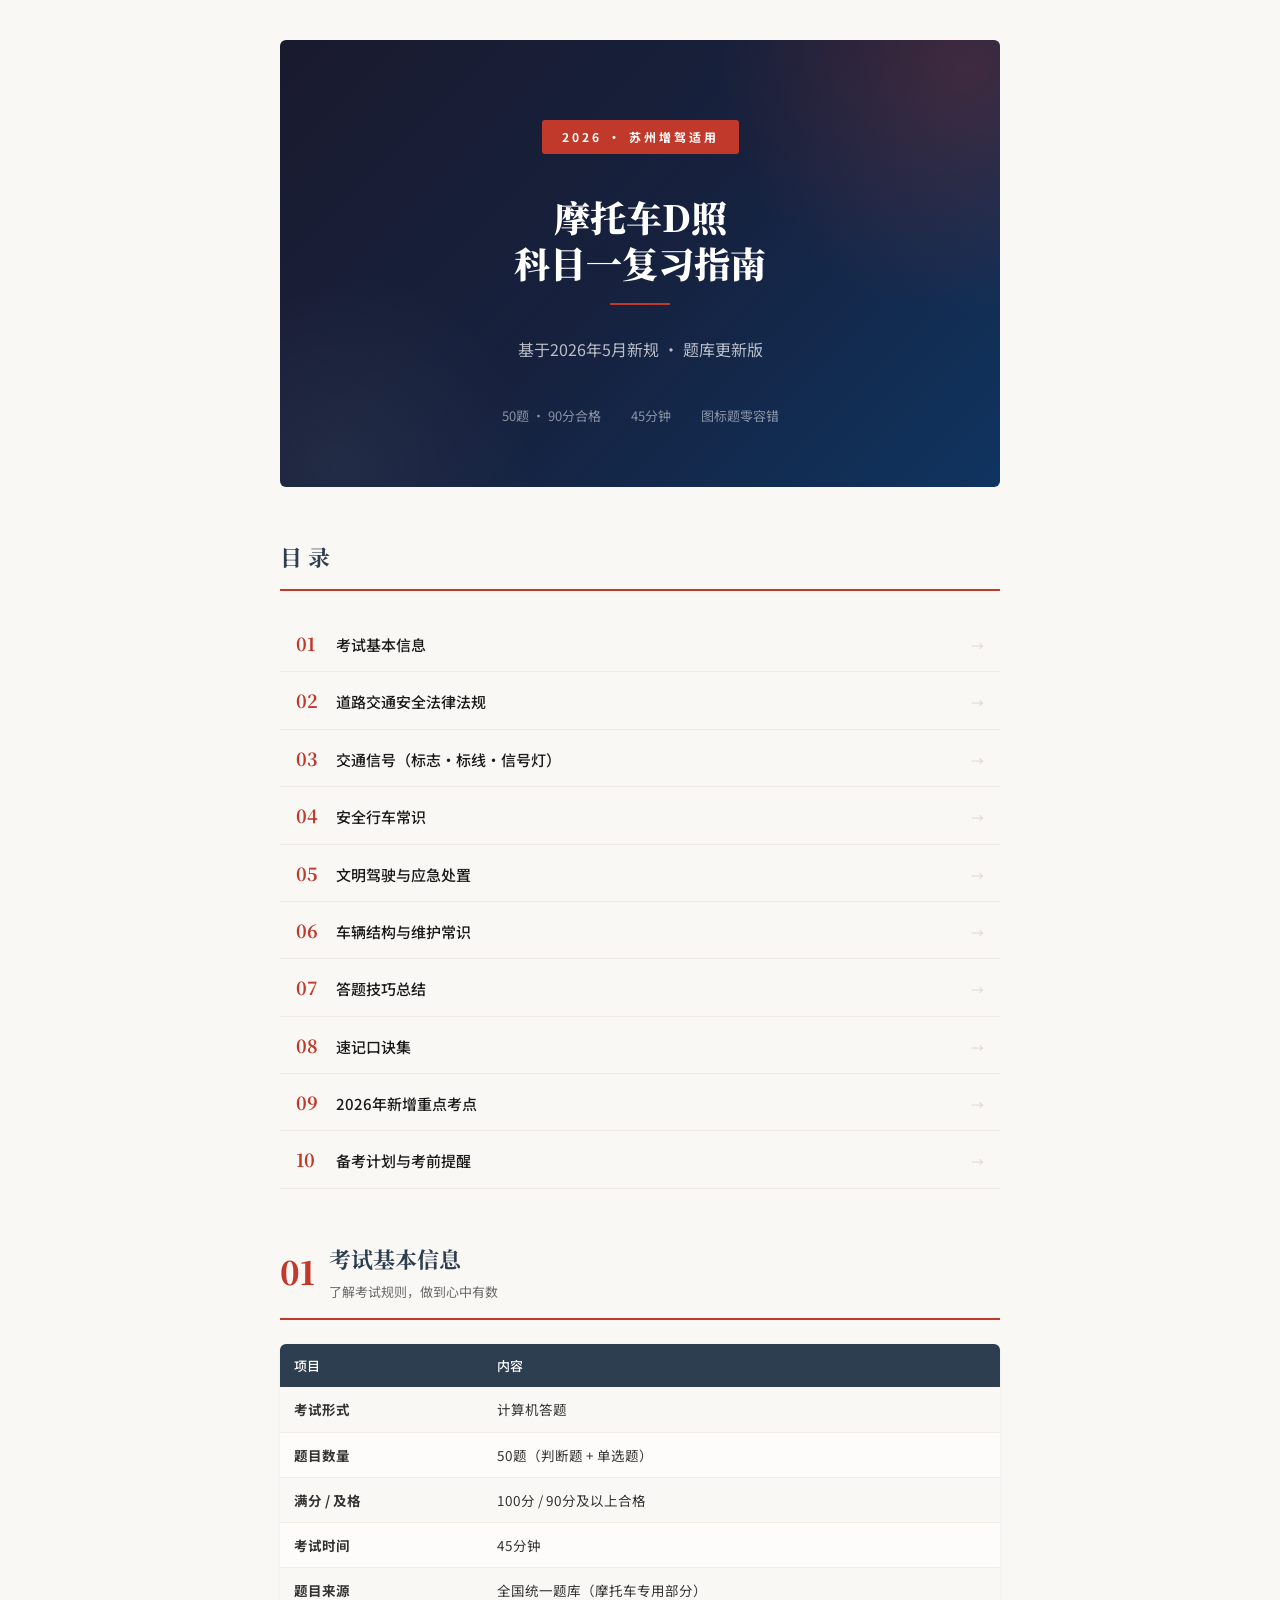
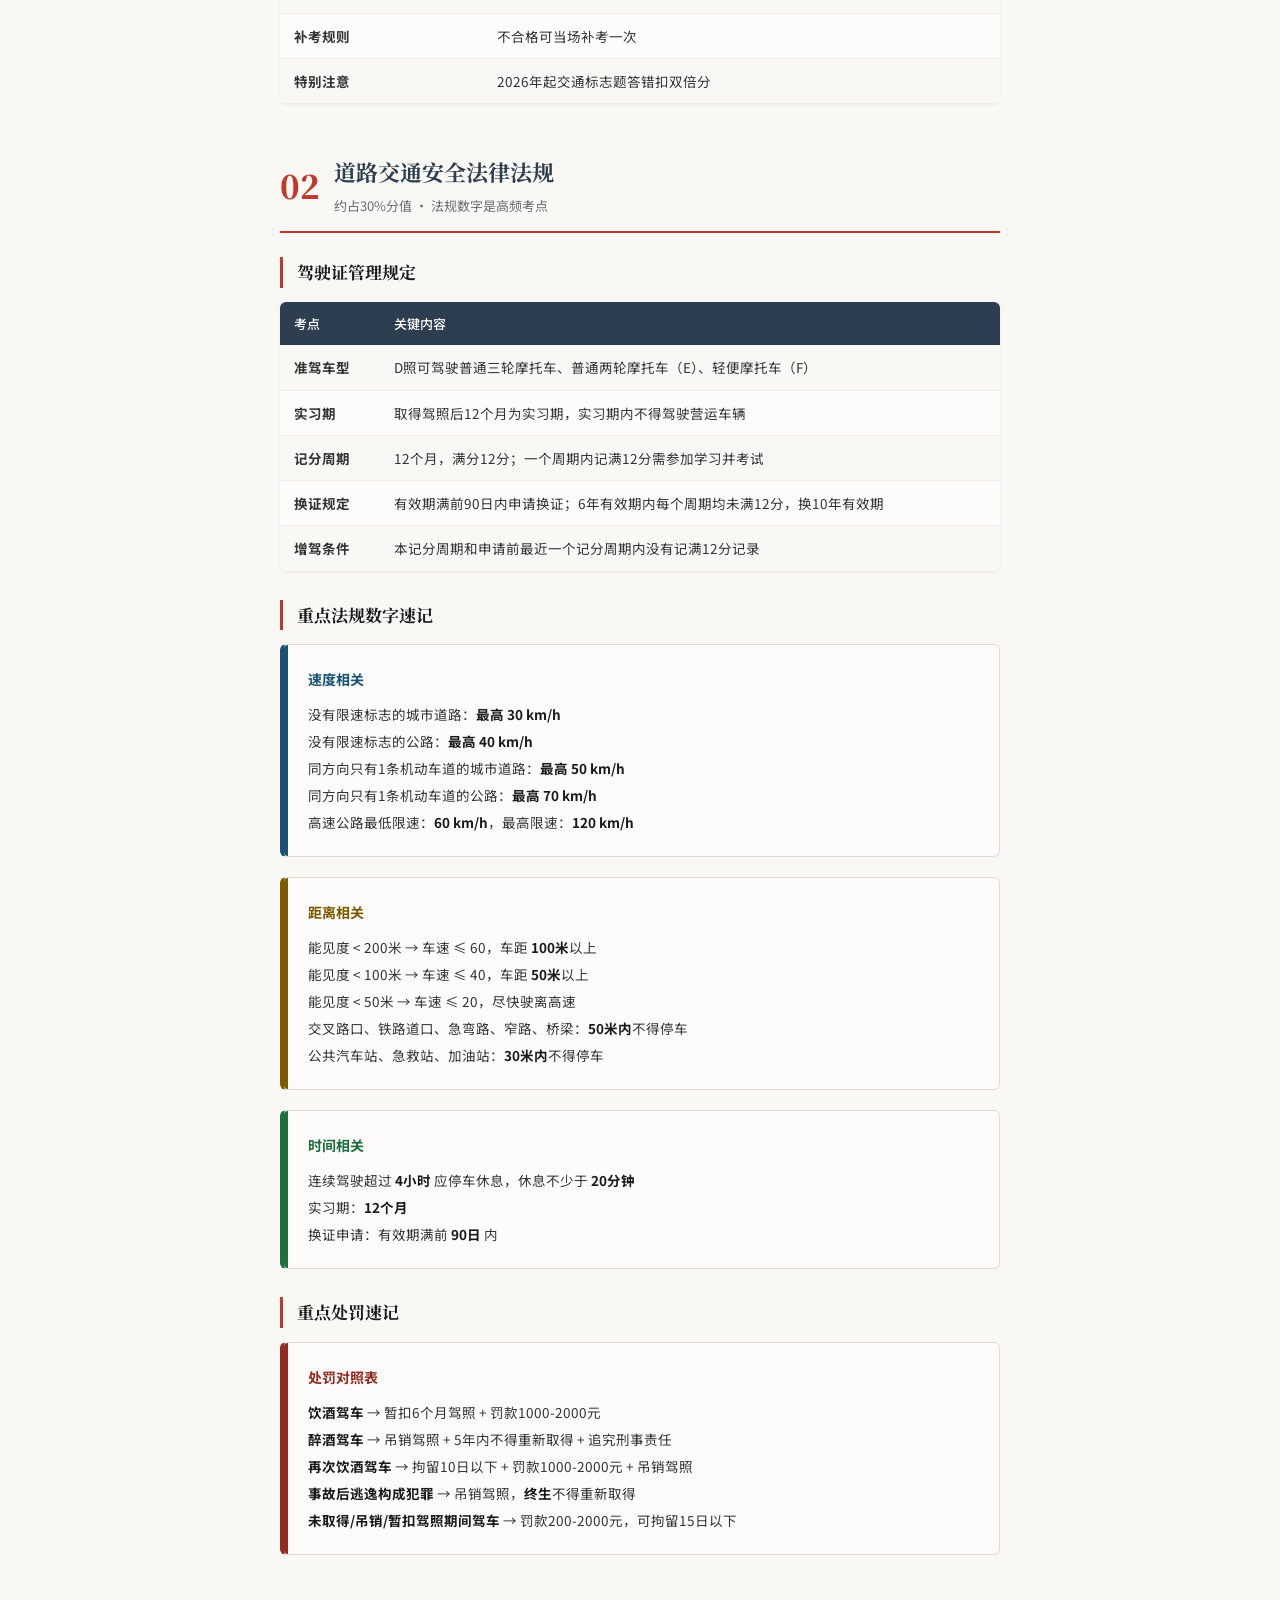
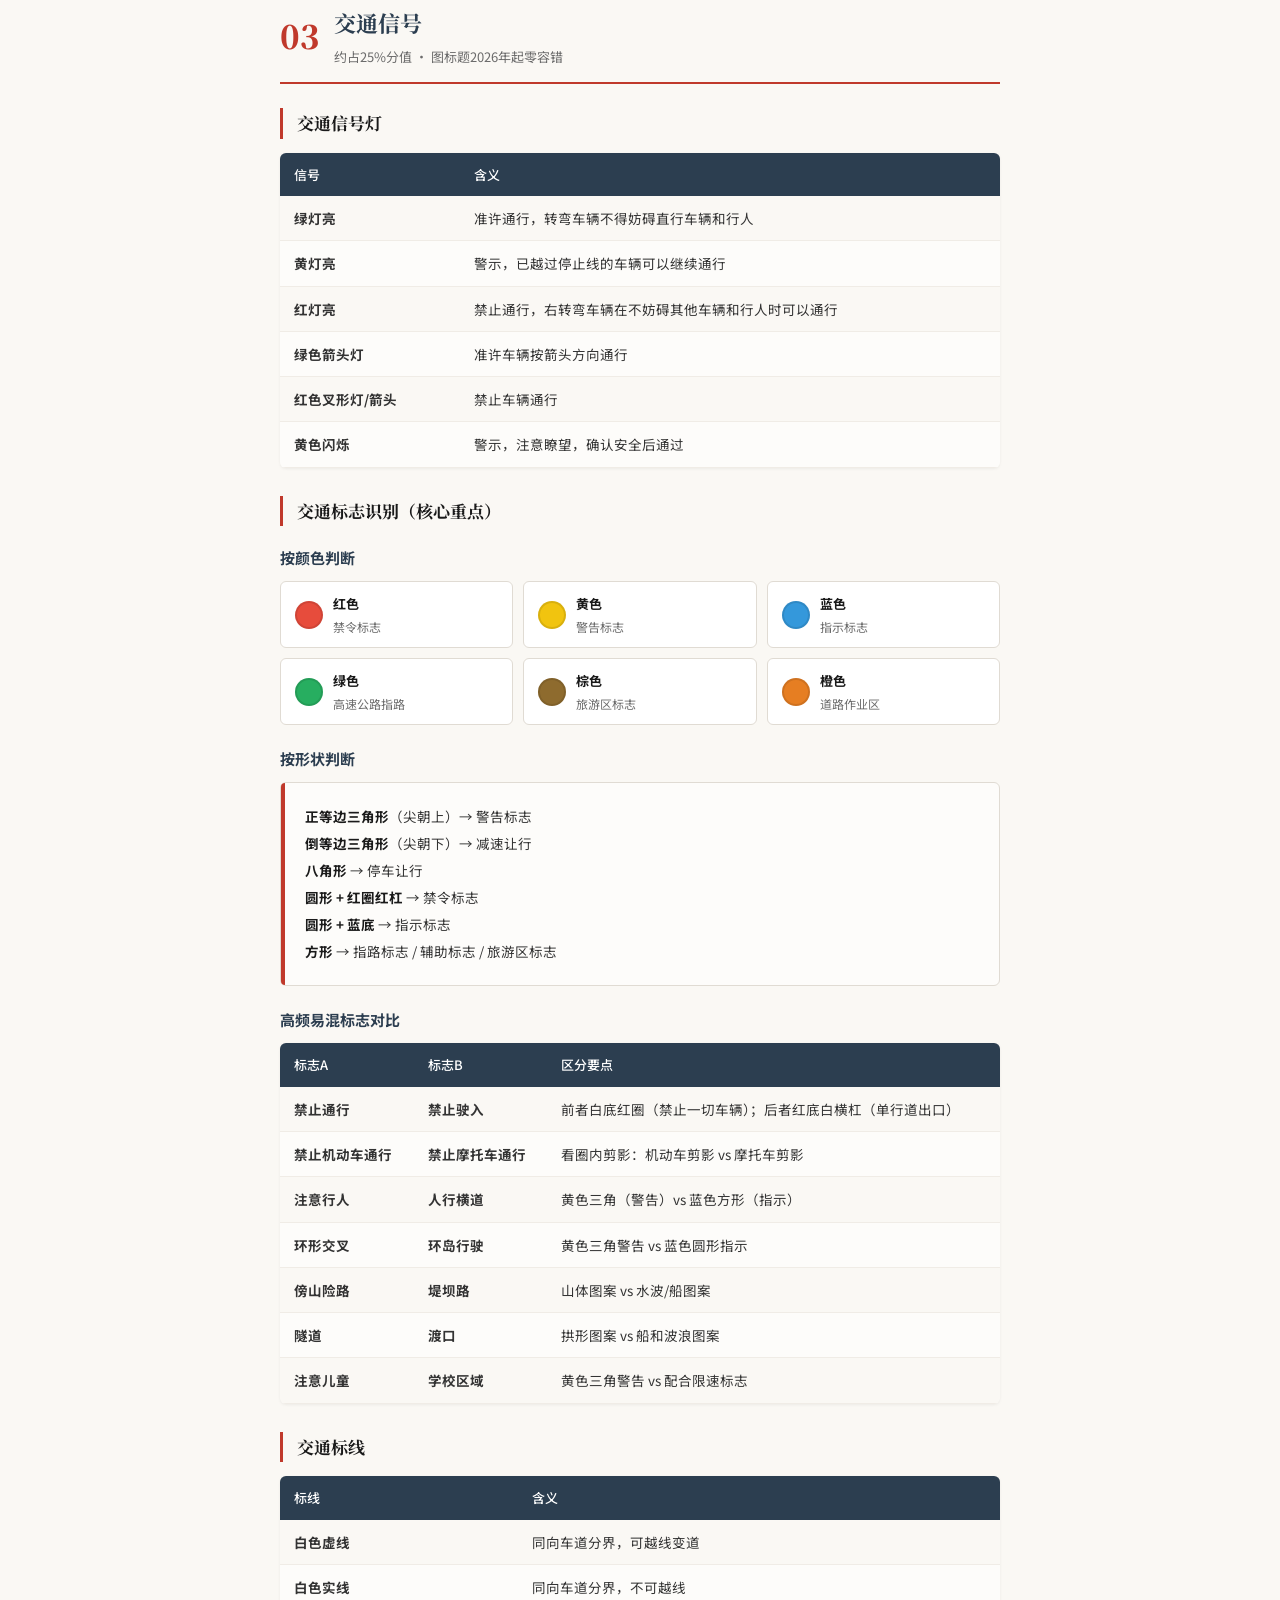
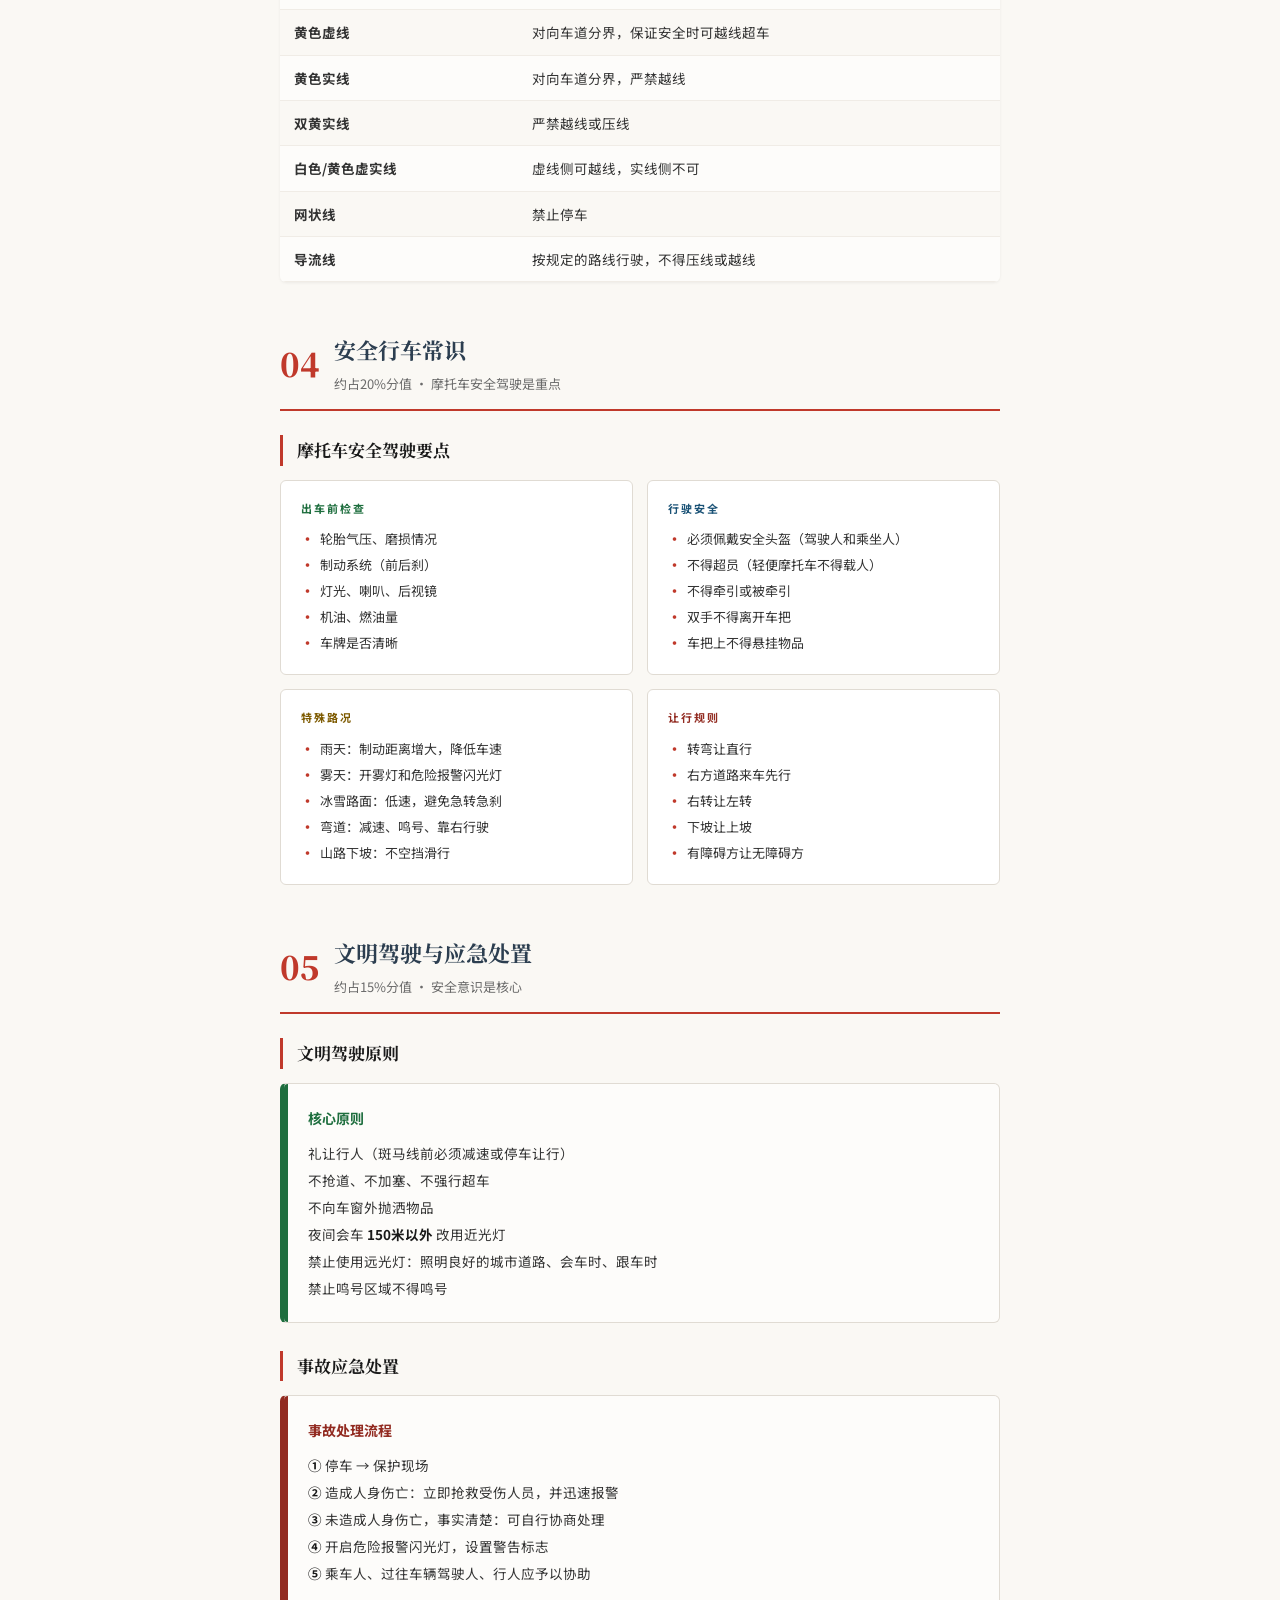
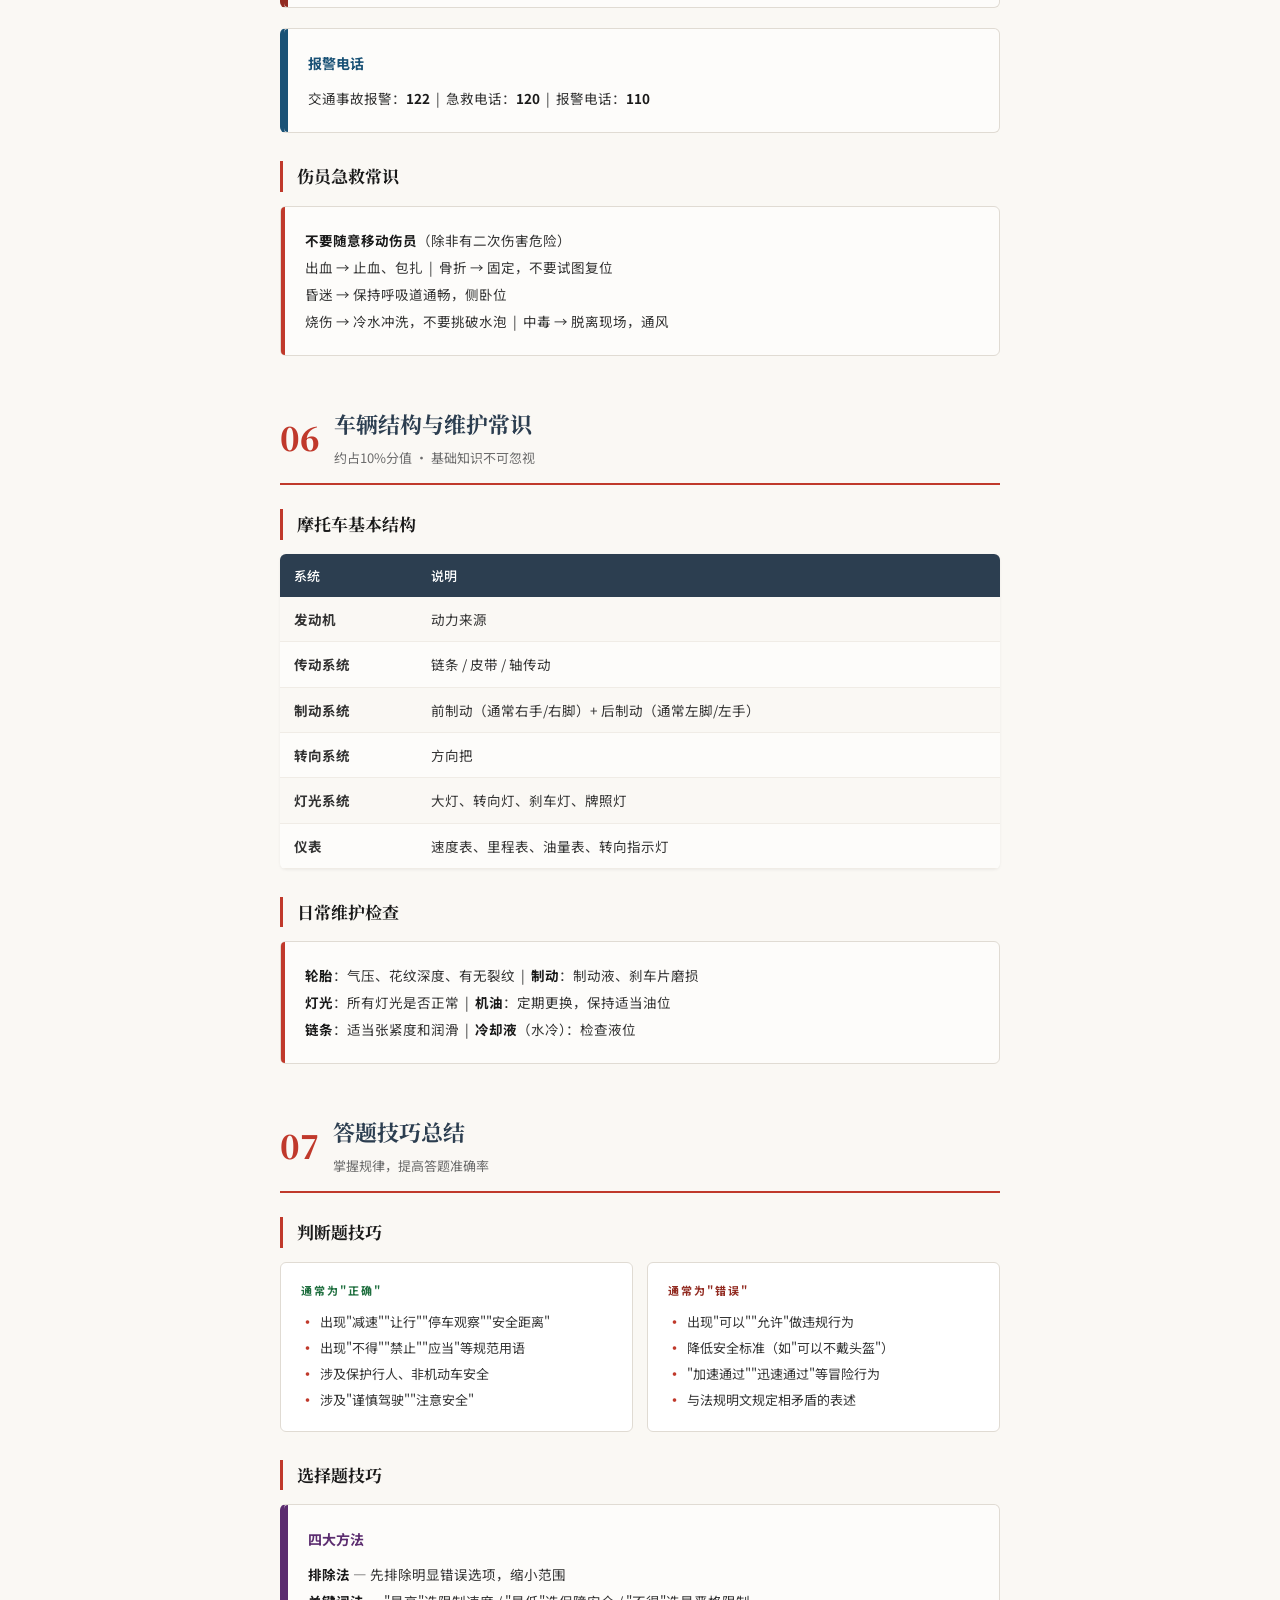
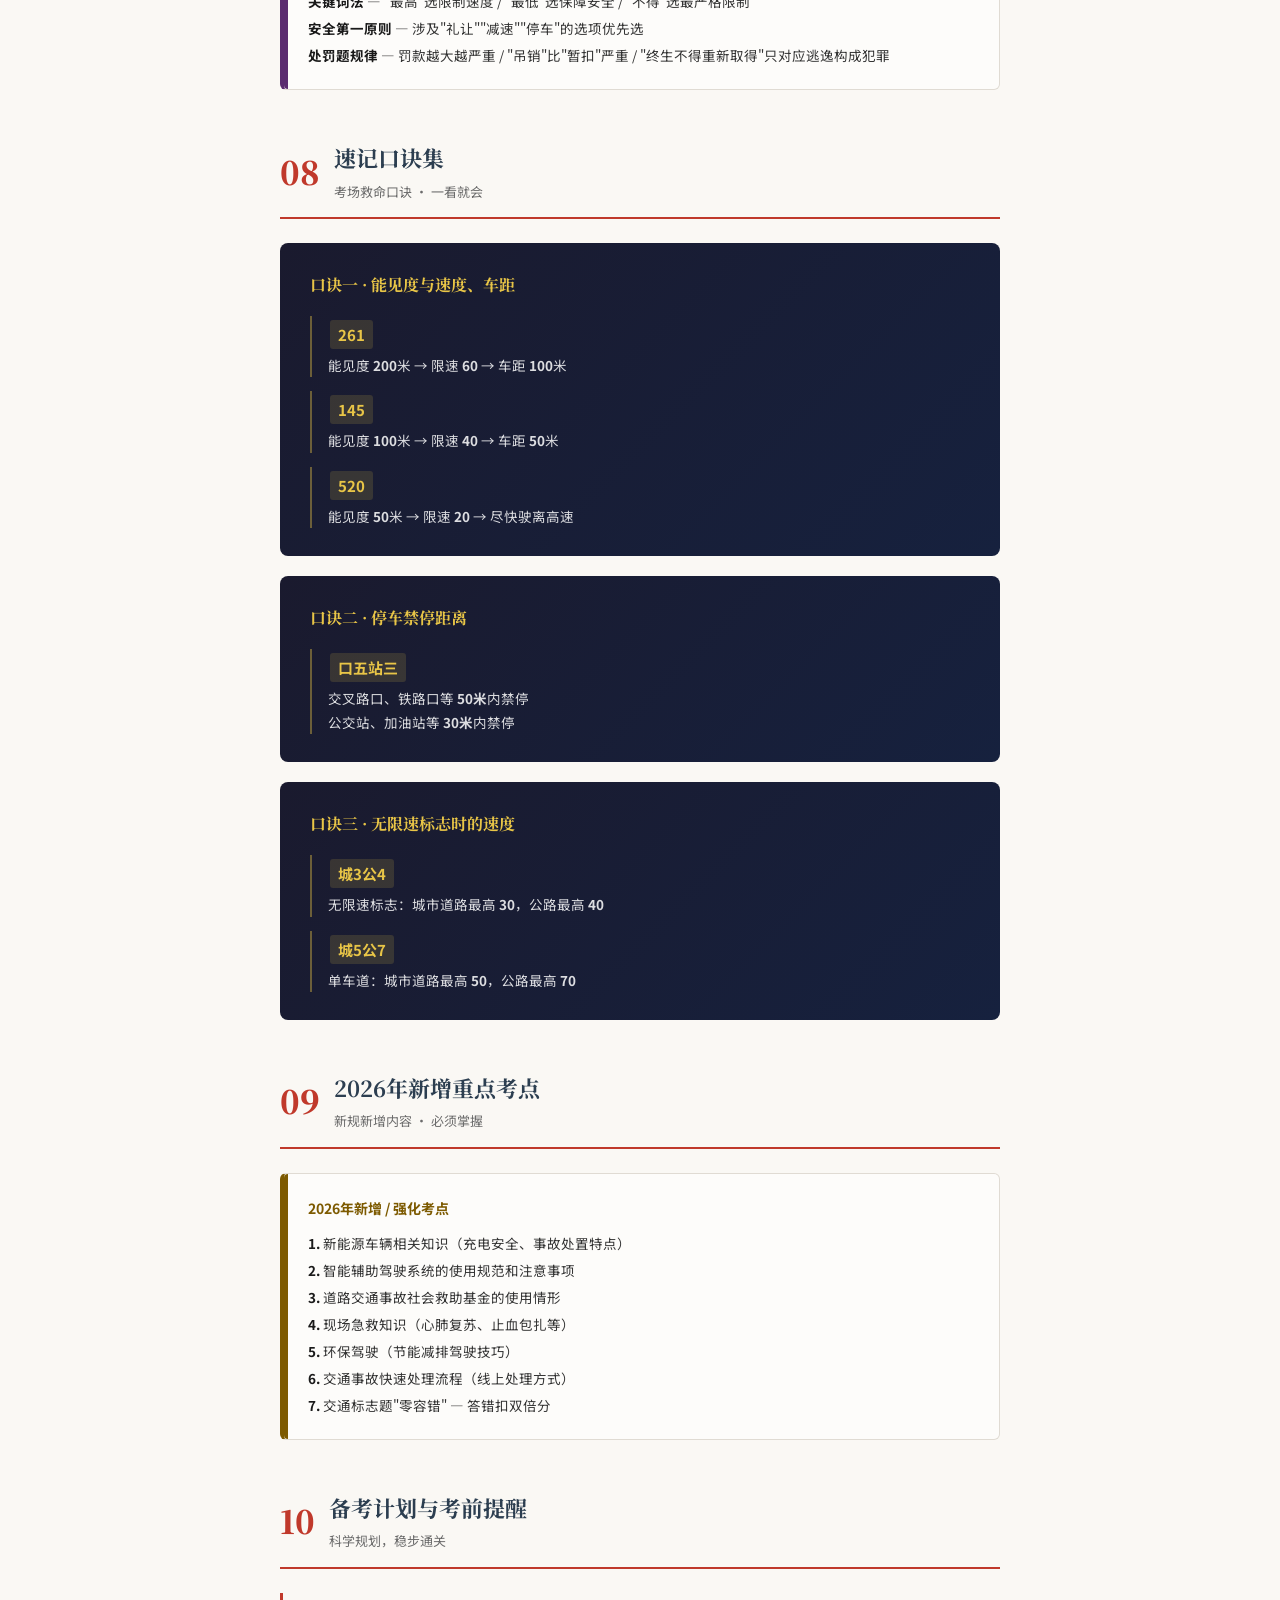
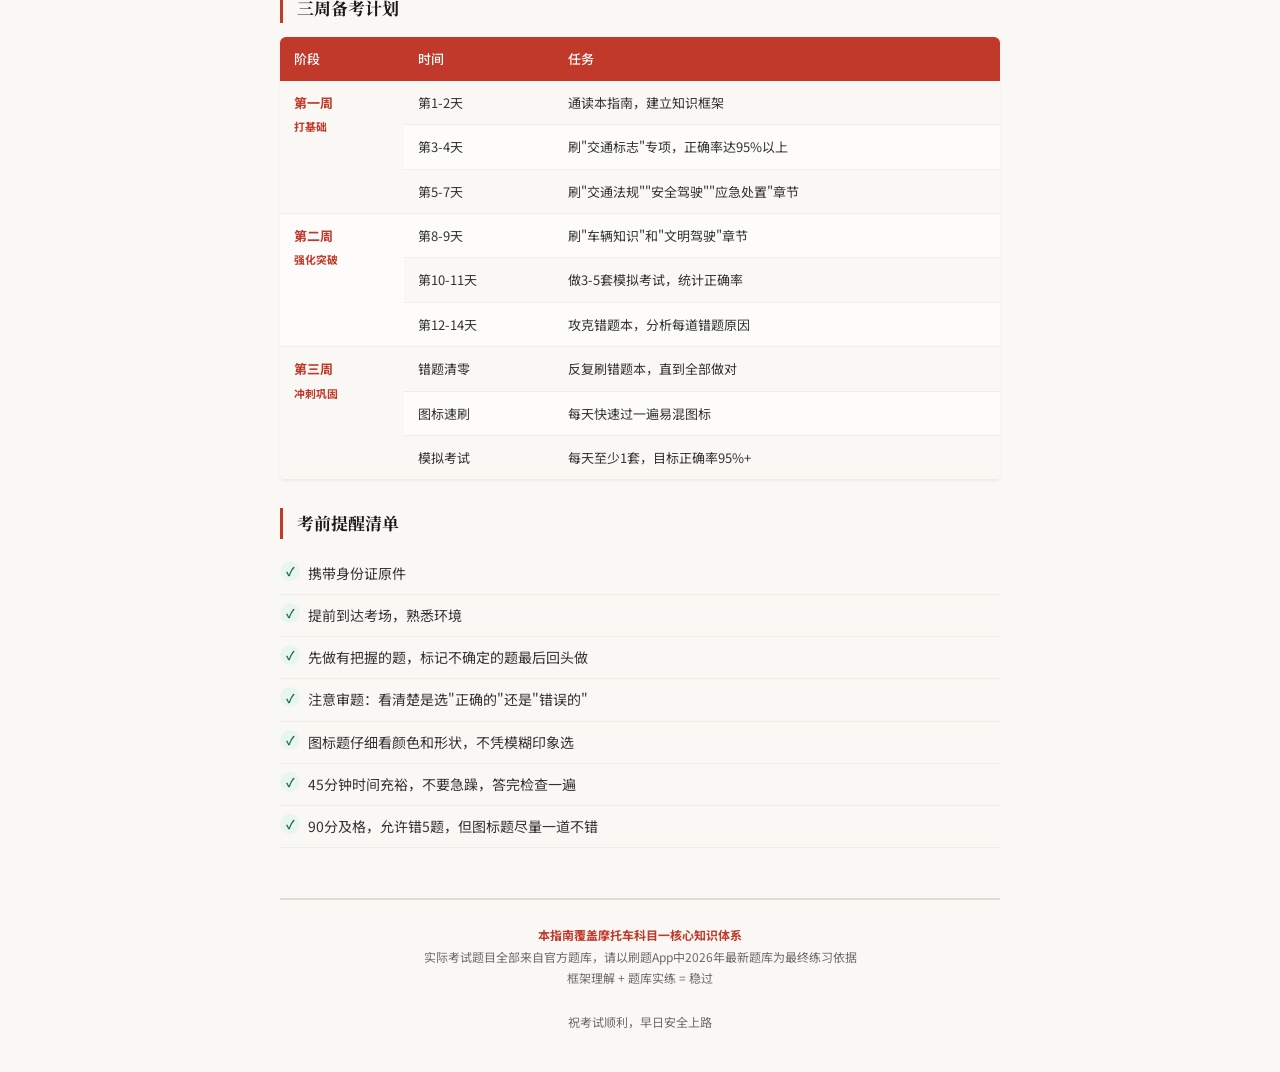
==== index.html @ 69c1288b "Upload motorcycle D license exam study guide as index.html" ====
<!DOCTYPE html>
<html lang="zh-CN">
<head>
<meta charset="UTF-8">
<meta name="viewport" content="width=device-width, initial-scale=1.0">
<title>2026年摩托车D照科目一复习指南</title>
<link rel="preconnect" href="https://fonts.googleapis.com">
<link href="https://fonts.googleapis.com/css2?family=Noto+Serif+SC:wght@400;700;900&family=Noto+Sans+SC:wght@300;400;500;700&display=swap" rel="stylesheet">
<style>
  :root {
    --bg: #faf8f4;
    --surface: #ffffff;
    --accent: #c0392b;
    --accent-light: #fdecea;
    --accent-secondary: #2c3e50;
    --text-primary: #1a1a1a;
    --text-body: #333333;
    --text-muted: #6b6b6b;
    --border: #e0dbd3;
    --border-light: #f0ece6;
    --tag-blue: #1a5276;
    --tag-blue-bg: #eaf2f8;
    --tag-green: #1e6e3e;
    --tag-green-bg: #e8f6ef;
    --tag-orange: #7d5a00;
    --tag-orange-bg: #fef9e7;
    --tag-purple: #5b2c6f;
    --tag-purple-bg: #f4ecf7;
    --tag-red: #922b21;
    --tag-red-bg: #fdedec;
    --shadow-sm: 0 1px 3px rgba(0,0,0,0.06);
    --shadow-md: 0 4px 12px rgba(0,0,0,0.08);
  }

  * { margin: 0; padding: 0; box-sizing: border-box; }

  html {
    scroll-behavior: smooth;
  }

  body {
    font-family: 'Noto Sans SC', -apple-system, BlinkMacSystemFont, sans-serif;
    background: var(--bg);
    color: var(--text-body);
    font-size: 14px;
    line-height: 1.8;
    -webkit-print-color-adjust: exact;
    print-color-adjust: exact;
  }

  .page-container {
    max-width: 820px;
    margin: 0 auto;
    padding: 40px 50px;
  }

  /* ===== BACK TO TOP ===== */
  .back-to-top {
    position: fixed;
    bottom: 36px;
    right: 36px;
    width: 44px;
    height: 44px;
    background: var(--accent);
    color: #fff;
    border: none;
    border-radius: 50%;
    font-size: 20px;
    cursor: pointer;
    box-shadow: var(--shadow-md);
    display: flex;
    align-items: center;
    justify-content: center;
    opacity: 0;
    transform: translateY(10px);
    transition: all 0.3s ease;
    z-index: 999;
  }
  .back-to-top.visible {
    opacity: 1;
    transform: translateY(0);
  }
  .back-to-top:hover {
    background: #a93226;
    transform: translateY(-2px);
  }

  /* ===== COVER ===== */
  .cover {
    text-align: center;
    padding: 80px 40px 60px;
    margin-bottom: 50px;
    background: linear-gradient(135deg, #1a1a2e 0%, #16213e 50%, #0f3460 100%);
    color: #fff;
    border-radius: 6px;
    position: relative;
    overflow: hidden;
    page-break-after: always;
  }
  .cover::before {
    content: '';
    position: absolute;
    top: -50%;
    right: -30%;
    width: 500px;
    height: 500px;
    background: radial-gradient(circle, rgba(192,57,43,0.25) 0%, transparent 70%);
    border-radius: 50%;
  }
  .cover::after {
    content: '';
    position: absolute;
    bottom: -40%;
    left: -20%;
    width: 400px;
    height: 400px;
    background: radial-gradient(circle, rgba(255,255,255,0.05) 0%, transparent 70%);
    border-radius: 50%;
  }
  .cover .badge {
    display: inline-block;
    background: var(--accent);
    color: #fff;
    font-size: 12px;
    font-weight: 700;
    letter-spacing: 3px;
    padding: 6px 20px;
    border-radius: 3px;
    margin-bottom: 40px;
    text-transform: uppercase;
    position: relative;
    z-index: 1;
  }
  .cover h1 {
    font-family: 'Noto Serif SC', serif;
    font-size: 36px;
    font-weight: 900;
    line-height: 1.3;
    margin-bottom: 16px;
    position: relative;
    z-index: 1;
  }
  .cover .subtitle {
    font-size: 16px;
    color: rgba(255,255,255,0.7);
    margin-bottom: 40px;
    position: relative;
    z-index: 1;
  }
  .cover .meta {
    display: flex;
    justify-content: center;
    gap: 30px;
    font-size: 13px;
    color: rgba(255,255,255,0.5);
    position: relative;
    z-index: 1;
  }
  .cover .meta span {
    display: flex;
    align-items: center;
    gap: 6px;
  }
  .cover .divider-line {
    width: 60px;
    height: 2px;
    background: var(--accent);
    margin: 0 auto 30px;
    position: relative;
    z-index: 1;
  }

  /* ===== TOC ===== */
  .toc {
    page-break-after: always;
    margin-bottom: 50px;
  }
  .toc h2 {
    font-family: 'Noto Serif SC', serif;
    font-size: 22px;
    font-weight: 700;
    color: var(--accent-secondary);
    margin-bottom: 24px;
    padding-bottom: 12px;
    border-bottom: 2px solid var(--accent);
  }
  .toc-list {
    list-style: none;
    counter-reset: toc-counter;
  }
  .toc-list li {
    counter-increment: toc-counter;
    border-bottom: 1px solid var(--border-light);
  }
  .toc-list li a {
    display: flex;
    align-items: baseline;
    gap: 12px;
    padding: 12px 16px;
    text-decoration: none;
    color: var(--text-primary);
    font-size: 15px;
    font-weight: 500;
    border-radius: 6px;
    transition: all 0.2s ease;
  }
  .toc-list li a:hover {
    background: var(--accent-light);
    color: var(--accent);
    padding-left: 22px;
  }
  .toc-list li a::before {
    content: counter(toc-counter, decimal-leading-zero);
    font-family: 'Noto Serif SC', serif;
    font-weight: 700;
    color: var(--accent);
    font-size: 18px;
    min-width: 28px;
    transition: color 0.2s ease;
  }
  .toc-list li a:hover::before {
    color: var(--accent);
  }
  .toc-list li a .toc-arrow {
    margin-left: auto;
    color: var(--border);
    font-size: 13px;
    transition: all 0.2s ease;
  }
  .toc-list li a:hover .toc-arrow {
    color: var(--accent);
    transform: translateX(4px);
  }

  /* ===== SECTION HEADERS ===== */
  .section {
    margin-bottom: 48px;
    scroll-margin-top: 30px;
  }
  .section-header {
    display: flex;
    align-items: center;
    gap: 14px;
    margin-bottom: 24px;
    padding-bottom: 14px;
    border-bottom: 2px solid var(--accent);
  }
  .section-num {
    font-family: 'Noto Serif SC', serif;
    font-size: 32px;
    font-weight: 900;
    color: var(--accent);
    line-height: 1;
  }
  .section-title {
    font-family: 'Noto Serif SC', serif;
    font-size: 22px;
    font-weight: 700;
    color: var(--accent-secondary);
  }
  .section-desc {
    font-size: 13px;
    color: var(--text-muted);
    margin-top: 2px;
  }

  .sub-section {
    margin-bottom: 28px;
  }
  .sub-section h3 {
    font-family: 'Noto Serif SC', serif;
    font-size: 17px;
    font-weight: 700;
    color: var(--text-primary);
    margin-bottom: 14px;
    padding-left: 14px;
    border-left: 3px solid var(--accent);
  }
  .sub-section h4 {
    font-size: 15px;
    font-weight: 700;
    color: var(--accent-secondary);
    margin-bottom: 10px;
    margin-top: 18px;
  }

  /* ===== TABLES ===== */
  .data-table {
    width: 100%;
    border-collapse: collapse;
    margin-bottom: 20px;
    font-size: 13.5px;
    border-radius: 6px;
    overflow: hidden;
    box-shadow: var(--shadow-sm);
  }
  .data-table thead th {
    background: var(--accent-secondary);
    color: #fff;
    font-weight: 500;
    padding: 10px 14px;
    text-align: left;
    font-size: 13px;
  }
  .data-table tbody td {
    padding: 10px 14px;
    border-bottom: 1px solid var(--border-light);
    vertical-align: top;
  }
  .data-table tbody tr:nth-child(even) {
    background: #fdfcfa;
  }
  .data-table tbody tr:hover {
    background: var(--accent-light);
  }

  /* ===== CODE / CALLOUT BLOCKS ===== */
  .callout {
    background: #fdfcfa;
    border: 1px solid var(--border);
    border-radius: 6px;
    padding: 20px 24px;
    margin-bottom: 20px;
    font-size: 13.5px;
    line-height: 2;
    position: relative;
    page-break-inside: avoid;
  }
  .callout::before {
    content: '';
    position: absolute;
    left: 0;
    top: 0;
    bottom: 0;
    width: 4px;
    background: var(--accent);
    border-radius: 6px 0 0 6px;
  }
  .callout strong {
    color: var(--text-primary);
  }
  .callout-title {
    font-weight: 700;
    color: var(--accent);
    margin-bottom: 8px;
    font-size: 14px;
  }

  .callout-blue { border-left: 4px solid var(--tag-blue); }
  .callout-blue::before { background: var(--tag-blue); }
  .callout-green { border-left: 4px solid var(--tag-green); }
  .callout-green::before { background: var(--tag-green); }
  .callout-orange { border-left: 4px solid var(--tag-orange); }
  .callout-orange::before { background: var(--tag-orange); }
  .callout-purple { border-left: 4px solid var(--tag-purple); }
  .callout-purple::before { background: var(--tag-purple); }
  .callout-red { border-left: 4px solid var(--tag-red); }
  .callout-red::before { background: var(--tag-red); }

  .callout .callout-title-blue { color: var(--tag-blue); }
  .callout .callout-title-green { color: var(--tag-green); }
  .callout .callout-title-orange { color: var(--tag-orange); }
  .callout .callout-title-purple { color: var(--tag-purple); }
  .callout .callout-title-red { color: var(--tag-red); }

  /* ===== MNEMONIC BOX ===== */
  .mnemonic-box {
    background: linear-gradient(135deg, #1a1a2e, #16213e);
    color: #fff;
    border-radius: 8px;
    padding: 28px 30px;
    margin-bottom: 20px;
    page-break-inside: avoid;
  }
  .mnemonic-box .mnemonic-title {
    font-family: 'Noto Serif SC', serif;
    font-size: 16px;
    font-weight: 700;
    color: #e8c547;
    margin-bottom: 16px;
    display: flex;
    align-items: center;
    gap: 8px;
  }
  .mnemonic-box .mnemonic-item {
    margin-bottom: 14px;
    padding-left: 16px;
    border-left: 2px solid rgba(232,197,71,0.4);
    line-height: 1.8;
  }
  .mnemonic-box .mnemonic-item:last-child { margin-bottom: 0; }
  .mnemonic-box .mnemonic-label {
    color: #e8c547;
    font-weight: 700;
    font-size: 14px;
  }
  .mnemonic-box .mnemonic-text {
    color: rgba(255,255,255,0.85);
    font-size: 13.5px;
  }
  .mnemonic-box .mnemonic-highlight {
    display: inline-block;
    background: rgba(232,197,71,0.15);
    color: #e8c547;
    padding: 1px 8px;
    border-radius: 3px;
    font-weight: 700;
    font-size: 15px;
    margin: 4px 2px;
  }

  /* ===== TIP CARDS ===== */
  .tip-grid {
    display: grid;
    grid-template-columns: 1fr 1fr;
    gap: 14px;
    margin-bottom: 20px;
  }
  .tip-card {
    background: var(--surface);
    border: 1px solid var(--border);
    border-radius: 6px;
    padding: 18px 20px;
    page-break-inside: avoid;
  }
  .tip-card .tip-label {
    font-size: 11px;
    font-weight: 700;
    letter-spacing: 2px;
    text-transform: uppercase;
    margin-bottom: 8px;
  }
  .tip-card .tip-label.label-green { color: var(--tag-green); }
  .tip-card .tip-label.label-red { color: var(--tag-red); }
  .tip-card .tip-label.label-blue { color: var(--tag-blue); }
  .tip-card .tip-label.label-orange { color: var(--tag-orange); }
  .tip-card ul {
    list-style: none;
    font-size: 13px;
    line-height: 2;
  }
  .tip-card ul li::before {
    content: '·';
    color: var(--accent);
    font-weight: 900;
    margin-right: 6px;
  }

  /* ===== PLAN TABLE ===== */
  .plan-table {
    width: 100%;
    border-collapse: collapse;
    margin-bottom: 20px;
    font-size: 13px;
    border-radius: 6px;
    overflow: hidden;
    box-shadow: var(--shadow-sm);
  }
  .plan-table thead th {
    background: var(--accent);
    color: #fff;
    font-weight: 500;
    padding: 10px 14px;
    text-align: left;
  }
  .plan-table tbody td {
    padding: 10px 14px;
    border-bottom: 1px solid var(--border-light);
    vertical-align: top;
  }
  .plan-table tbody tr:nth-child(even) {
    background: #fdfcfa;
  }
  .plan-table .day-cell {
    font-weight: 700;
    color: var(--accent);
    white-space: nowrap;
    min-width: 70px;
  }

  /* ===== COLOR CHART ===== */
  .color-chart {
    display: grid;
    grid-template-columns: repeat(3, 1fr);
    gap: 10px;
    margin-bottom: 20px;
  }
  .color-item {
    display: flex;
    align-items: center;
    gap: 10px;
    padding: 10px 14px;
    border-radius: 6px;
    background: var(--surface);
    border: 1px solid var(--border);
    font-size: 13px;
  }
  .color-dot {
    width: 28px;
    height: 28px;
    border-radius: 50%;
    flex-shrink: 0;
    border: 2px solid rgba(0,0,0,0.1);
  }
  .color-item strong {
    color: var(--text-primary);
    font-size: 13px;
  }
  .color-item span {
    font-size: 12px;
    color: var(--text-muted);
    display: block;
  }

  /* ===== CHECKLIST ===== */
  .checklist {
    list-style: none;
    margin-bottom: 20px;
  }
  .checklist li {
    padding: 8px 0 8px 28px;
    position: relative;
    font-size: 14px;
    border-bottom: 1px solid var(--border-light);
  }
  .checklist li::before {
    content: '✓';
    position: absolute;
    left: 0;
    top: 8px;
    width: 20px;
    height: 20px;
    background: var(--tag-green-bg);
    color: var(--tag-green);
    border-radius: 50%;
    font-size: 12px;
    font-weight: 700;
    display: flex;
    align-items: center;
    justify-content: center;
  }

  /* ===== FOOTER ===== */
  .footer-note {
    margin-top: 50px;
    padding-top: 24px;
    border-top: 2px solid var(--border);
    text-align: center;
    font-size: 12px;
    color: var(--text-muted);
    line-height: 1.8;
  }
  .footer-note strong {
    color: var(--accent);
  }

  /* ===== DIVIDER ===== */
  .divider {
    height: 1px;
    background: var(--border);
    margin: 32px 0;
  }

  /* ===== PRINT STYLES ===== */
  @media print {
    body { background: #fff; font-size: 12px; }
    .page-container { padding: 20px 30px; max-width: 100%; }
    .cover { padding: 60px 30px 40px; margin-bottom: 30px; }
    .cover h1 { font-size: 28px; }
    .section { page-break-inside: avoid; scroll-margin-top: 0; }
    .sub-section { page-break-inside: avoid; }
    .callout { page-break-inside: avoid; }
    .mnemonic-box { page-break-inside: avoid; }
    .tip-grid { grid-template-columns: 1fr 1fr; }
    .color-chart { grid-template-columns: repeat(3, 1fr); }
    .back-to-top { display: none !important; }
    .toc-list li a { padding: 8px 0; }
    .toc-list li a:hover { background: none; padding-left: 0; color: var(--text-primary); }
    .toc-list li a .toc-arrow { display: none; }
  }
</style>
</head>
<body>
<div class="page-container">

  <!-- COVER -->
  <div class="cover">
    <div class="badge">2026 · 苏州增驾适用</div>
    <h1>摩托车D照<br>科目一复习指南</h1>
    <div class="divider-line"></div>
    <div class="subtitle">基于2026年5月新规 · 题库更新版</div>
    <div class="meta">
      <span>50题 · 90分合格</span>
      <span>45分钟</span>
      <span>图标题零容错</span>
    </div>
  </div>

  <!-- TOC -->
  <div class="toc">
    <h2>目 录</h2>
    <ol class="toc-list">
      <li><a href="#sec-01">考试基本信息<span class="toc-arrow">→</span></a></li>
      <li><a href="#sec-02">道路交通安全法律法规<span class="toc-arrow">→</span></a></li>
      <li><a href="#sec-03">交通信号（标志·标线·信号灯）<span class="toc-arrow">→</span></a></li>
      <li><a href="#sec-04">安全行车常识<span class="toc-arrow">→</span></a></li>
      <li><a href="#sec-05">文明驾驶与应急处置<span class="toc-arrow">→</span></a></li>
      <li><a href="#sec-06">车辆结构与维护常识<span class="toc-arrow">→</span></a></li>
      <li><a href="#sec-07">答题技巧总结<span class="toc-arrow">→</span></a></li>
      <li><a href="#sec-08">速记口诀集<span class="toc-arrow">→</span></a></li>
      <li><a href="#sec-09">2026年新增重点考点<span class="toc-arrow">→</span></a></li>
      <li><a href="#sec-10">备考计划与考前提醒<span class="toc-arrow">→</span></a></li>
    </ol>
  </div>

  <!-- SECTION 1 -->
  <div class="section" id="sec-01">
    <div class="section-header">
      <div class="section-num">01</div>
      <div>
        <div class="section-title">考试基本信息</div>
        <div class="section-desc">了解考试规则，做到心中有数</div>
      </div>
    </div>
    <table class="data-table">
      <thead><tr><th>项目</th><th>内容</th></tr></thead>
      <tbody>
        <tr><td><strong>考试形式</strong></td><td>计算机答题</td></tr>
        <tr><td><strong>题目数量</strong></td><td>50题（判断题 + 单选题）</td></tr>
        <tr><td><strong>满分 / 及格</strong></td><td>100分 / 90分及以上合格</td></tr>
        <tr><td><strong>考试时间</strong></td><td>45分钟</td></tr>
        <tr><td><strong>题目来源</strong></td><td>全国统一题库（摩托车专用部分）</td></tr>
        <tr><td><strong>补考规则</strong></td><td>不合格可当场补考一次</td></tr>
        <tr><td><strong>特别注意</strong></td><td>2026年起交通标志题答错扣双倍分</td></tr>
      </tbody>
    </table>
  </div>

  <!-- SECTION 2 -->
  <div class="section" id="sec-02">
    <div class="section-header">
      <div class="section-num">02</div>
      <div>
        <div class="section-title">道路交通安全法律法规</div>
        <div class="section-desc">约占30%分值 · 法规数字是高频考点</div>
      </div>
    </div>

    <div class="sub-section">
      <h3>驾驶证管理规定</h3>
      <table class="data-table">
        <thead><tr><th>考点</th><th>关键内容</th></tr></thead>
        <tbody>
          <tr><td><strong>准驾车型</strong></td><td>D照可驾驶普通三轮摩托车、普通两轮摩托车（E）、轻便摩托车（F）</td></tr>
          <tr><td><strong>实习期</strong></td><td>取得驾照后12个月为实习期，实习期内不得驾驶营运车辆</td></tr>
          <tr><td><strong>记分周期</strong></td><td>12个月，满分12分；一个周期内记满12分需参加学习并考试</td></tr>
          <tr><td><strong>换证规定</strong></td><td>有效期满前90日内申请换证；6年有效期内每个周期均未满12分，换10年有效期</td></tr>
          <tr><td><strong>增驾条件</strong></td><td>本记分周期和申请前最近一个记分周期内没有记满12分记录</td></tr>
        </tbody>
      </table>
    </div>

    <div class="sub-section">
      <h3>重点法规数字速记</h3>
      <div class="callout callout-blue">
        <div class="callout-title callout-title-blue">速度相关</div>
        没有限速标志的城市道路：<strong>最高 30 km/h</strong><br>
        没有限速标志的公路：<strong>最高 40 km/h</strong><br>
        同方向只有1条机动车道的城市道路：<strong>最高 50 km/h</strong><br>
        同方向只有1条机动车道的公路：<strong>最高 70 km/h</strong><br>
        高速公路最低限速：<strong>60 km/h</strong>，最高限速：<strong>120 km/h</strong>
      </div>
      <div class="callout callout-orange">
        <div class="callout-title callout-title-orange">距离相关</div>
        能见度 &lt; 200米 → 车速 ≤ 60，车距 <strong>100米</strong>以上<br>
        能见度 &lt; 100米 → 车速 ≤ 40，车距 <strong>50米</strong>以上<br>
        能见度 &lt; 50米 → 车速 ≤ 20，尽快驶离高速<br>
        交叉路口、铁路道口、急弯路、窄路、桥梁：<strong>50米内</strong>不得停车<br>
        公共汽车站、急救站、加油站：<strong>30米内</strong>不得停车
      </div>
      <div class="callout callout-green">
        <div class="callout-title callout-title-green">时间相关</div>
        连续驾驶超过 <strong>4小时</strong> 应停车休息，休息不少于 <strong>20分钟</strong><br>
        实习期：<strong>12个月</strong><br>
        换证申请：有效期满前 <strong>90日</strong> 内
      </div>
    </div>

    <div class="sub-section">
      <h3>重点处罚速记</h3>
      <div class="callout callout-red">
        <div class="callout-title callout-title-red">处罚对照表</div>
        <strong>饮酒驾车</strong> → 暂扣6个月驾照 + 罚款1000-2000元<br>
        <strong>醉酒驾车</strong> → 吊销驾照 + 5年内不得重新取得 + 追究刑事责任<br>
        <strong>再次饮酒驾车</strong> → 拘留10日以下 + 罚款1000-2000元 + 吊销驾照<br>
        <strong>事故后逃逸构成犯罪</strong> → 吊销驾照，<strong>终生</strong>不得重新取得<br>
        <strong>未取得/吊销/暂扣驾照期间驾车</strong> → 罚款200-2000元，可拘留15日以下
      </div>
    </div>
  </div>

  <!-- SECTION 3 -->
  <div class="section" id="sec-03">
    <div class="section-header">
      <div class="section-num">03</div>
      <div>
        <div class="section-title">交通信号</div>
        <div class="section-desc">约占25%分值 · 图标题2026年起零容错</div>
      </div>
    </div>

    <div class="sub-section">
      <h3>交通信号灯</h3>
      <table class="data-table">
        <thead><tr><th>信号</th><th>含义</th></tr></thead>
        <tbody>
          <tr><td><strong>绿灯亮</strong></td><td>准许通行，转弯车辆不得妨碍直行车辆和行人</td></tr>
          <tr><td><strong>黄灯亮</strong></td><td>警示，已越过停止线的车辆可以继续通行</td></tr>
          <tr><td><strong>红灯亮</strong></td><td>禁止通行，右转弯车辆在不妨碍其他车辆和行人时可以通行</td></tr>
          <tr><td><strong>绿色箭头灯</strong></td><td>准许车辆按箭头方向通行</td></tr>
          <tr><td><strong>红色叉形灯/箭头</strong></td><td>禁止车辆通行</td></tr>
          <tr><td><strong>黄色闪烁</strong></td><td>警示，注意瞭望，确认安全后通过</td></tr>
        </tbody>
      </table>
    </div>

    <div class="sub-section">
      <h3>交通标志识别（核心重点）</h3>
      <h4>按颜色判断</h4>
      <div class="color-chart">
        <div class="color-item">
          <div class="color-dot" style="background:#e74c3c;"></div>
          <div><strong>红色</strong><span>禁令标志</span></div>
        </div>
        <div class="color-item">
          <div class="color-dot" style="background:#f1c40f;"></div>
          <div><strong>黄色</strong><span>警告标志</span></div>
        </div>
        <div class="color-item">
          <div class="color-dot" style="background:#3498db;"></div>
          <div><strong>蓝色</strong><span>指示标志</span></div>
        </div>
        <div class="color-item">
          <div class="color-dot" style="background:#27ae60;"></div>
          <div><strong>绿色</strong><span>高速公路指路</span></div>
        </div>
        <div class="color-item">
          <div class="color-dot" style="background:#8e6b2e;"></div>
          <div><strong>棕色</strong><span>旅游区标志</span></div>
        </div>
        <div class="color-item">
          <div class="color-dot" style="background:#e67e22;"></div>
          <div><strong>橙色</strong><span>道路作业区</span></div>
        </div>
      </div>

      <h4>按形状判断</h4>
      <div class="callout">
        <strong>正等边三角形</strong>（尖朝上）→ 警告标志<br>
        <strong>倒等边三角形</strong>（尖朝下）→ 减速让行<br>
        <strong>八角形</strong> → 停车让行<br>
        <strong>圆形 + 红圈红杠</strong> → 禁令标志<br>
        <strong>圆形 + 蓝底</strong> → 指示标志<br>
        <strong>方形</strong> → 指路标志 / 辅助标志 / 旅游区标志
      </div>

      <h4>高频易混标志对比</h4>
      <table class="data-table">
        <thead><tr><th>标志A</th><th>标志B</th><th>区分要点</th></tr></thead>
        <tbody>
          <tr><td><strong>禁止通行</strong></td><td><strong>禁止驶入</strong></td><td>前者白底红圈（禁止一切车辆）；后者红底白横杠（单行道出口）</td></tr>
          <tr><td><strong>禁止机动车通行</strong></td><td><strong>禁止摩托车通行</strong></td><td>看圈内剪影：机动车剪影 vs 摩托车剪影</td></tr>
          <tr><td><strong>注意行人</strong></td><td><strong>人行横道</strong></td><td>黄色三角（警告）vs 蓝色方形（指示）</td></tr>
          <tr><td><strong>环形交叉</strong></td><td><strong>环岛行驶</strong></td><td>黄色三角警告 vs 蓝色圆形指示</td></tr>
          <tr><td><strong>傍山险路</strong></td><td><strong>堤坝路</strong></td><td>山体图案 vs 水波/船图案</td></tr>
          <tr><td><strong>隧道</strong></td><td><strong>渡口</strong></td><td>拱形图案 vs 船和波浪图案</td></tr>
          <tr><td><strong>注意儿童</strong></td><td><strong>学校区域</strong></td><td>黄色三角警告 vs 配合限速标志</td></tr>
        </tbody>
      </table>
    </div>

    <div class="sub-section">
      <h3>交通标线</h3>
      <table class="data-table">
        <thead><tr><th>标线</th><th>含义</th></tr></thead>
        <tbody>
          <tr><td><strong>白色虚线</strong></td><td>同向车道分界，可越线变道</td></tr>
          <tr><td><strong>白色实线</strong></td><td>同向车道分界，不可越线</td></tr>
          <tr><td><strong>黄色虚线</strong></td><td>对向车道分界，保证安全时可越线超车</td></tr>
          <tr><td><strong>黄色实线</strong></td><td>对向车道分界，严禁越线</td></tr>
          <tr><td><strong>双黄实线</strong></td><td>严禁越线或压线</td></tr>
          <tr><td><strong>白色/黄色虚实线</strong></td><td>虚线侧可越线，实线侧不可</td></tr>
          <tr><td><strong>网状线</strong></td><td>禁止停车</td></tr>
          <tr><td><strong>导流线</strong></td><td>按规定的路线行驶，不得压线或越线</td></tr>
        </tbody>
      </table>
    </div>
  </div>

  <!-- SECTION 4 -->
  <div class="section" id="sec-04">
    <div class="section-header">
      <div class="section-num">04</div>
      <div>
        <div class="section-title">安全行车常识</div>
        <div class="section-desc">约占20%分值 · 摩托车安全驾驶是重点</div>
      </div>
    </div>

    <div class="sub-section">
      <h3>摩托车安全驾驶要点</h3>
      <div class="tip-grid">
        <div class="tip-card">
          <div class="tip-label label-green">出车前检查</div>
          <ul>
            <li>轮胎气压、磨损情况</li>
            <li>制动系统（前后刹）</li>
            <li>灯光、喇叭、后视镜</li>
            <li>机油、燃油量</li>
            <li>车牌是否清晰</li>
          </ul>
        </div>
        <div class="tip-card">
          <div class="tip-label label-blue">行驶安全</div>
          <ul>
            <li>必须佩戴安全头盔（驾驶人和乘坐人）</li>
            <li>不得超员（轻便摩托车不得载人）</li>
            <li>不得牵引或被牵引</li>
            <li>双手不得离开车把</li>
            <li>车把上不得悬挂物品</li>
          </ul>
        </div>
        <div class="tip-card">
          <div class="tip-label label-orange">特殊路况</div>
          <ul>
            <li>雨天：制动距离增大，降低车速</li>
            <li>雾天：开雾灯和危险报警闪光灯</li>
            <li>冰雪路面：低速，避免急转急刹</li>
            <li>弯道：减速、鸣号、靠右行驶</li>
            <li>山路下坡：不空挡滑行</li>
          </ul>
        </div>
        <div class="tip-card">
          <div class="tip-label label-red">让行规则</div>
          <ul>
            <li>转弯让直行</li>
            <li>右方道路来车先行</li>
            <li>右转让左转</li>
            <li>下坡让上坡</li>
            <li>有障碍方让无障碍方</li>
          </ul>
        </div>
      </div>
    </div>
  </div>

  <!-- SECTION 5 -->
  <div class="section" id="sec-05">
    <div class="section-header">
      <div class="section-num">05</div>
      <div>
        <div class="section-title">文明驾驶与应急处置</div>
        <div class="section-desc">约占15%分值 · 安全意识是核心</div>
      </div>
    </div>

    <div class="sub-section">
      <h3>文明驾驶原则</h3>
      <div class="callout callout-green">
        <div class="callout-title callout-title-green">核心原则</div>
        礼让行人（斑马线前必须减速或停车让行）<br>
        不抢道、不加塞、不强行超车<br>
        不向车窗外抛洒物品<br>
        夜间会车 <strong>150米以外</strong> 改用近光灯<br>
        禁止使用远光灯：照明良好的城市道路、会车时、跟车时<br>
        禁止鸣号区域不得鸣号
      </div>
    </div>

    <div class="sub-section">
      <h3>事故应急处置</h3>
      <div class="callout callout-red">
        <div class="callout-title callout-title-red">事故处理流程</div>
        <strong>①</strong> 停车 → 保护现场<br>
        <strong>②</strong> 造成人身伤亡：立即抢救受伤人员，并迅速报警<br>
        <strong>③</strong> 未造成人身伤亡，事实清楚：可自行协商处理<br>
        <strong>④</strong> 开启危险报警闪光灯，设置警告标志<br>
        <strong>⑤</strong> 乘车人、过往车辆驾驶人、行人应予以协助
      </div>
      <div class="callout callout-blue">
        <div class="callout-title callout-title-blue">报警电话</div>
        交通事故报警：<strong>122</strong>&nbsp;&nbsp;|&nbsp;&nbsp;急救电话：<strong>120</strong>&nbsp;&nbsp;|&nbsp;&nbsp;报警电话：<strong>110</strong>
      </div>
    </div>

    <div class="sub-section">
      <h3>伤员急救常识</h3>
      <div class="callout">
        <strong>不要随意移动伤员</strong>（除非有二次伤害危险）<br>
        出血 → 止血、包扎&nbsp;&nbsp;|&nbsp;&nbsp;骨折 → 固定，不要试图复位<br>
        昏迷 → 保持呼吸道通畅，侧卧位<br>
        烧伤 → 冷水冲洗，不要挑破水泡&nbsp;&nbsp;|&nbsp;&nbsp;中毒 → 脱离现场，通风
      </div>
    </div>
  </div>

  <!-- SECTION 6 -->
  <div class="section" id="sec-06">
    <div class="section-header">
      <div class="section-num">06</div>
      <div>
        <div class="section-title">车辆结构与维护常识</div>
        <div class="section-desc">约占10%分值 · 基础知识不可忽视</div>
      </div>
    </div>

    <div class="sub-section">
      <h3>摩托车基本结构</h3>
      <table class="data-table">
        <thead><tr><th>系统</th><th>说明</th></tr></thead>
        <tbody>
          <tr><td><strong>发动机</strong></td><td>动力来源</td></tr>
          <tr><td><strong>传动系统</strong></td><td>链条 / 皮带 / 轴传动</td></tr>
          <tr><td><strong>制动系统</strong></td><td>前制动（通常右手/右脚）+ 后制动（通常左脚/左手）</td></tr>
          <tr><td><strong>转向系统</strong></td><td>方向把</td></tr>
          <tr><td><strong>灯光系统</strong></td><td>大灯、转向灯、刹车灯、牌照灯</td></tr>
          <tr><td><strong>仪表</strong></td><td>速度表、里程表、油量表、转向指示灯</td></tr>
        </tbody>
      </table>
    </div>

    <div class="sub-section">
      <h3>日常维护检查</h3>
      <div class="callout">
        <strong>轮胎</strong>：气压、花纹深度、有无裂纹&nbsp;&nbsp;|&nbsp;&nbsp;<strong>制动</strong>：制动液、刹车片磨损<br>
        <strong>灯光</strong>：所有灯光是否正常&nbsp;&nbsp;|&nbsp;&nbsp;<strong>机油</strong>：定期更换，保持适当油位<br>
        <strong>链条</strong>：适当张紧度和润滑&nbsp;&nbsp;|&nbsp;&nbsp;<strong>冷却液</strong>（水冷）：检查液位
      </div>
    </div>
  </div>

  <!-- SECTION 7 -->
  <div class="section" id="sec-07">
    <div class="section-header">
      <div class="section-num">07</div>
      <div>
        <div class="section-title">答题技巧总结</div>
        <div class="section-desc">掌握规律，提高答题准确率</div>
      </div>
    </div>

    <div class="sub-section">
      <h3>判断题技巧</h3>
      <div class="tip-grid">
        <div class="tip-card">
          <div class="tip-label label-green">通常为"正确"</div>
          <ul>
            <li>出现"减速""让行""停车观察""安全距离"</li>
            <li>出现"不得""禁止""应当"等规范用语</li>
            <li>涉及保护行人、非机动车安全</li>
            <li>涉及"谨慎驾驶""注意安全"</li>
          </ul>
        </div>
        <div class="tip-card">
          <div class="tip-label label-red">通常为"错误"</div>
          <ul>
            <li>出现"可以""允许"做违规行为</li>
            <li>降低安全标准（如"可以不戴头盔"）</li>
            <li>"加速通过""迅速通过"等冒险行为</li>
            <li>与法规明文规定相矛盾的表述</li>
          </ul>
        </div>
      </div>
    </div>

    <div class="sub-section">
      <h3>选择题技巧</h3>
      <div class="callout callout-purple">
        <div class="callout-title callout-title-purple">四大方法</div>
        <strong>排除法</strong> — 先排除明显错误选项，缩小范围<br>
        <strong>关键词法</strong> — "最高"选限制速度 / "最低"选保障安全 / "不得"选最严格限制<br>
        <strong>安全第一原则</strong> — 涉及"礼让""减速""停车"的选项优先选<br>
        <strong>处罚题规律</strong> — 罚款越大越严重 / "吊销"比"暂扣"严重 / "终生不得重新取得"只对应逃逸构成犯罪
      </div>
    </div>
  </div>

  <!-- SECTION 8 -->
  <div class="section" id="sec-08">
    <div class="section-header">
      <div class="section-num">08</div>
      <div>
        <div class="section-title">速记口诀集</div>
        <div class="section-desc">考场救命口诀 · 一看就会</div>
      </div>
    </div>

    <div class="mnemonic-box">
      <div class="mnemonic-title">口诀一 · 能见度与速度、车距</div>
      <div class="mnemonic-item">
        <div class="mnemonic-highlight">261</div>
        <div class="mnemonic-text">能见度 <strong>200</strong>米 → 限速 <strong>60</strong> → 车距 <strong>100</strong>米</div>
      </div>
      <div class="mnemonic-item">
        <div class="mnemonic-highlight">145</div>
        <div class="mnemonic-text">能见度 <strong>100</strong>米 → 限速 <strong>40</strong> → 车距 <strong>50</strong>米</div>
      </div>
      <div class="mnemonic-item">
        <div class="mnemonic-highlight">520</div>
        <div class="mnemonic-text">能见度 <strong>50</strong>米 → 限速 <strong>20</strong> → 尽快驶离高速</div>
      </div>
    </div>

    <div class="mnemonic-box">
      <div class="mnemonic-title">口诀二 · 停车禁停距离</div>
      <div class="mnemonic-item">
        <div class="mnemonic-highlight">口五站三</div>
        <div class="mnemonic-text">交叉路口、铁路口等 <strong>50米</strong>内禁停<br>公交站、加油站等 <strong>30米</strong>内禁停</div>
      </div>
    </div>

    <div class="mnemonic-box">
      <div class="mnemonic-title">口诀三 · 无限速标志时的速度</div>
      <div class="mnemonic-item">
        <div class="mnemonic-highlight">城3公4</div>
        <div class="mnemonic-text">无限速标志：城市道路最高 <strong>30</strong>，公路最高 <strong>40</strong></div>
      </div>
      <div class="mnemonic-item">
        <div class="mnemonic-highlight">城5公7</div>
        <div class="mnemonic-text">单车道：城市道路最高 <strong>50</strong>，公路最高 <strong>70</strong></div>
      </div>
    </div>
  </div>

  <!-- SECTION 9 -->
  <div class="section" id="sec-09">
    <div class="section-header">
      <div class="section-num">09</div>
      <div>
        <div class="section-title">2026年新增重点考点</div>
        <div class="section-desc">新规新增内容 · 必须掌握</div>
      </div>
    </div>

    <div class="callout callout-orange">
      <div class="callout-title callout-title-orange">2026年新增 / 强化考点</div>
      <strong>1.</strong> 新能源车辆相关知识（充电安全、事故处置特点）<br>
      <strong>2.</strong> 智能辅助驾驶系统的使用规范和注意事项<br>
      <strong>3.</strong> 道路交通事故社会救助基金的使用情形<br>
      <strong>4.</strong> 现场急救知识（心肺复苏、止血包扎等）<br>
      <strong>5.</strong> 环保驾驶（节能减排驾驶技巧）<br>
      <strong>6.</strong> 交通事故快速处理流程（线上处理方式）<br>
      <strong>7.</strong> 交通标志题"零容错" — 答错扣双倍分
    </div>
  </div>

  <!-- SECTION 10 -->
  <div class="section" id="sec-10">
    <div class="section-header">
      <div class="section-num">10</div>
      <div>
        <div class="section-title">备考计划与考前提醒</div>
        <div class="section-desc">科学规划，稳步通关</div>
      </div>
    </div>

    <div class="sub-section">
      <h3>三周备考计划</h3>
      <table class="plan-table">
        <thead><tr><th>阶段</th><th>时间</th><th>任务</th></tr></thead>
        <tbody>
          <tr><td class="day-cell" rowspan="3">第一周<br><small>打基础</small></td><td>第1-2天</td><td>通读本指南，建立知识框架</td></tr>
          <tr><td>第3-4天</td><td>刷"交通标志"专项，正确率达95%以上</td></tr>
          <tr><td>第5-7天</td><td>刷"交通法规""安全驾驶""应急处置"章节</td></tr>
          <tr><td class="day-cell" rowspan="3">第二周<br><small>强化突破</small></td><td>第8-9天</td><td>刷"车辆知识"和"文明驾驶"章节</td></tr>
          <tr><td>第10-11天</td><td>做3-5套模拟考试，统计正确率</td></tr>
          <tr><td>第12-14天</td><td>攻克错题本，分析每道错题原因</td></tr>
          <tr><td class="day-cell" rowspan="3">第三周<br><small>冲刺巩固</small></td><td>错题清零</td><td>反复刷错题本，直到全部做对</td></tr>
          <tr><td>图标速刷</td><td>每天快速过一遍易混图标</td></tr>
          <tr><td>模拟考试</td><td>每天至少1套，目标正确率95%+</td></tr>
        </tbody>
      </table>
    </div>

    <div class="sub-section">
      <h3>考前提醒清单</h3>
      <ul class="checklist">
        <li>携带身份证原件</li>
        <li>提前到达考场，熟悉环境</li>
        <li>先做有把握的题，标记不确定的题最后回头做</li>
        <li>注意审题：看清楚是选"正确的"还是"错误的"</li>
        <li>图标题仔细看颜色和形状，不凭模糊印象选</li>
        <li>45分钟时间充裕，不要急躁，答完检查一遍</li>
        <li>90分及格，允许错5题，但图标题尽量一道不错</li>
      </ul>
    </div>
  </div>

  <!-- FOOTER -->
  <div class="footer-note">
    <strong>本指南覆盖摩托车科目一核心知识体系</strong><br>
    实际考试题目全部来自官方题库，请以刷题App中2026年最新题库为最终练习依据<br>
    框架理解 + 题库实练 = 稳过<br><br>
    祝考试顺利，早日安全上路
  </div>

</div>

<!-- BACK TO TOP BUTTON -->
<button class="back-to-top" id="backToTop" onclick="window.scrollTo({top:0})">↑</button>

<script>
  // Back to top button visibility
  const btn = document.getElementById('backToTop');
  window.addEventListener('scroll', () => {
    if (window.scrollY > 400) {
      btn.classList.add('visible');
    } else {
      btn.classList.remove('visible');
    }
  });
</script>

</body>
</html>
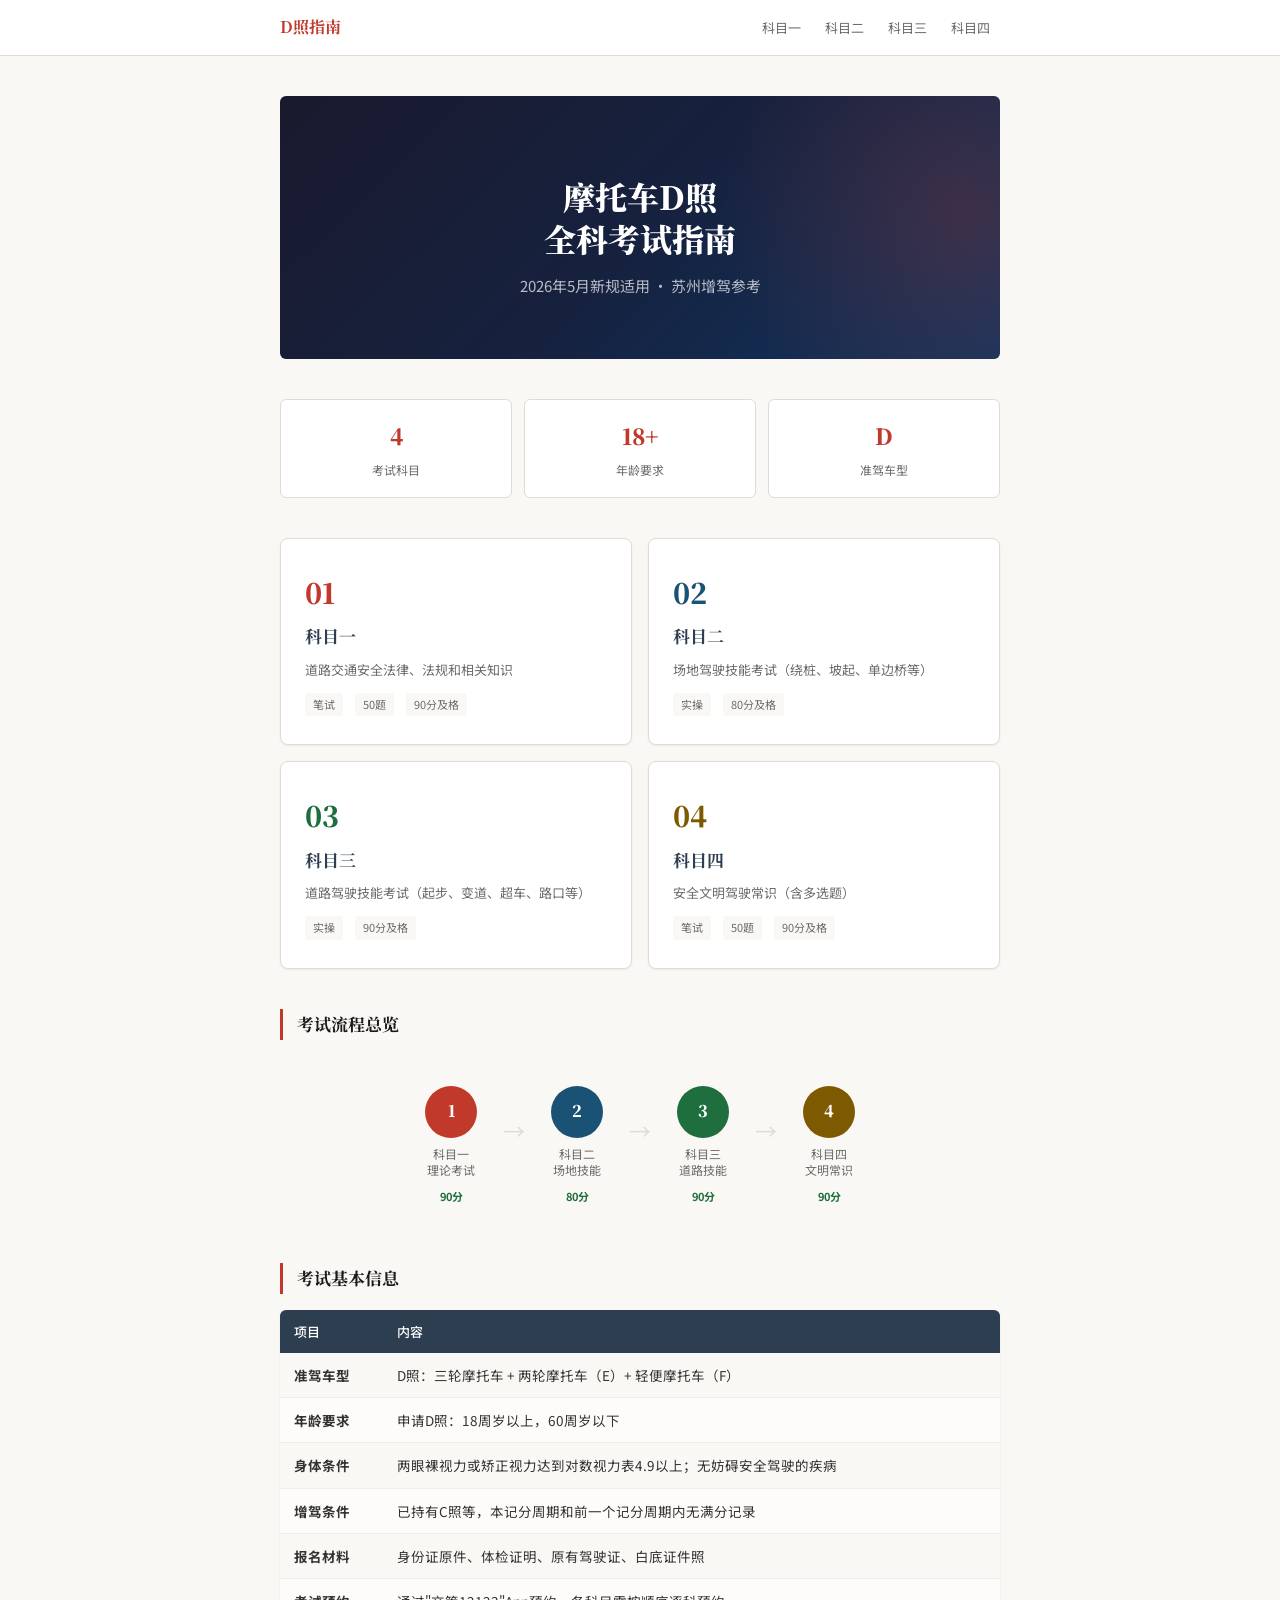
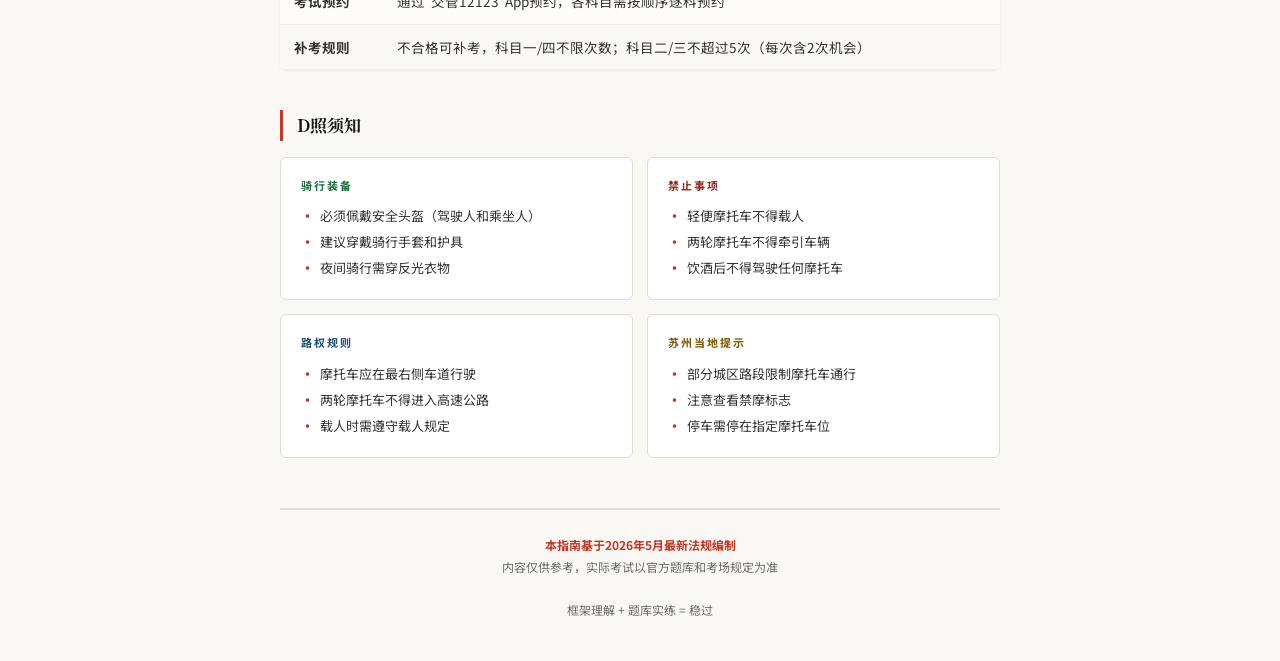
==== commit 11c6185b: "Add multi-page motorcycle D-license exam site (k1-k4 + homepage)" ====
--- a/index.html
+++ b/index.html
@@ -3,1123 +3,231 @@
 <head>
 <meta charset="UTF-8">
 <meta name="viewport" content="width=device-width, initial-scale=1.0">
-<title>2026年摩托车D照科目一复习指南</title>
+<title>2026年摩托车D照全科考试指南</title>
 <link rel="preconnect" href="https://fonts.googleapis.com">
 <link href="https://fonts.googleapis.com/css2?family=Noto+Serif+SC:wght@400;700;900&family=Noto+Sans+SC:wght@300;400;500;700&display=swap" rel="stylesheet">
+<link rel="stylesheet" href="common.css">
 <style>
-  :root {
-    --bg: #faf8f4;
-    --surface: #ffffff;
-    --accent: #c0392b;
-    --accent-light: #fdecea;
-    --accent-secondary: #2c3e50;
-    --text-primary: #1a1a1a;
-    --text-body: #333333;
-    --text-muted: #6b6b6b;
-    --border: #e0dbd3;
-    --border-light: #f0ece6;
-    --tag-blue: #1a5276;
-    --tag-blue-bg: #eaf2f8;
-    --tag-green: #1e6e3e;
-    --tag-green-bg: #e8f6ef;
-    --tag-orange: #7d5a00;
-    --tag-orange-bg: #fef9e7;
-    --tag-purple: #5b2c6f;
-    --tag-purple-bg: #f4ecf7;
-    --tag-red: #922b21;
-    --tag-red-bg: #fdedec;
-    --shadow-sm: 0 1px 3px rgba(0,0,0,0.06);
-    --shadow-md: 0 4px 12px rgba(0,0,0,0.08);
-  }
-
-  * { margin: 0; padding: 0; box-sizing: border-box; }
-
-  html {
-    scroll-behavior: smooth;
-  }
-
-  body {
-    font-family: 'Noto Sans SC', -apple-system, BlinkMacSystemFont, sans-serif;
-    background: var(--bg);
-    color: var(--text-body);
-    font-size: 14px;
-    line-height: 1.8;
-    -webkit-print-color-adjust: exact;
-    print-color-adjust: exact;
-  }
-
-  .page-container {
-    max-width: 820px;
-    margin: 0 auto;
-    padding: 40px 50px;
-  }
-
-  /* ===== BACK TO TOP ===== */
-  .back-to-top {
-    position: fixed;
-    bottom: 36px;
-    right: 36px;
-    width: 44px;
-    height: 44px;
-    background: var(--accent);
-    color: #fff;
-    border: none;
-    border-radius: 50%;
-    font-size: 20px;
-    cursor: pointer;
-    box-shadow: var(--shadow-md);
-    display: flex;
-    align-items: center;
-    justify-content: center;
-    opacity: 0;
-    transform: translateY(10px);
-    transition: all 0.3s ease;
-    z-index: 999;
-  }
-  .back-to-top.visible {
-    opacity: 1;
-    transform: translateY(0);
-  }
-  .back-to-top:hover {
-    background: #a93226;
-    transform: translateY(-2px);
-  }
-
-  /* ===== COVER ===== */
-  .cover {
+  .home-quick-info {
+    display: grid;
+    grid-template-columns: repeat(3, 1fr);
+    gap: 12px;
+    margin-bottom: 40px;
+  }
+  .quick-info-item {
+    background: var(--surface);
+    border: 1px solid var(--border);
+    border-radius: 6px;
+    padding: 16px;
     text-align: center;
-    padding: 80px 40px 60px;
-    margin-bottom: 50px;
-    background: linear-gradient(135deg, #1a1a2e 0%, #16213e 50%, #0f3460 100%);
-    color: #fff;
-    border-radius: 6px;
-    position: relative;
-    overflow: hidden;
-    page-break-after: always;
-  }
-  .cover::before {
-    content: '';
-    position: absolute;
-    top: -50%;
-    right: -30%;
-    width: 500px;
-    height: 500px;
-    background: radial-gradient(circle, rgba(192,57,43,0.25) 0%, transparent 70%);
-    border-radius: 50%;
-  }
-  .cover::after {
-    content: '';
-    position: absolute;
-    bottom: -40%;
-    left: -20%;
-    width: 400px;
-    height: 400px;
-    background: radial-gradient(circle, rgba(255,255,255,0.05) 0%, transparent 70%);
-    border-radius: 50%;
-  }
-  .cover .badge {
-    display: inline-block;
-    background: var(--accent);
-    color: #fff;
-    font-size: 12px;
-    font-weight: 700;
-    letter-spacing: 3px;
-    padding: 6px 20px;
-    border-radius: 3px;
-    margin-bottom: 40px;
-    text-transform: uppercase;
-    position: relative;
-    z-index: 1;
-  }
-  .cover h1 {
-    font-family: 'Noto Serif SC', serif;
-    font-size: 36px;
-    font-weight: 900;
-    line-height: 1.3;
-    margin-bottom: 16px;
-    position: relative;
-    z-index: 1;
-  }
-  .cover .subtitle {
-    font-size: 16px;
-    color: rgba(255,255,255,0.7);
-    margin-bottom: 40px;
-    position: relative;
-    z-index: 1;
-  }
-  .cover .meta {
-    display: flex;
-    justify-content: center;
-    gap: 30px;
-    font-size: 13px;
-    color: rgba(255,255,255,0.5);
-    position: relative;
-    z-index: 1;
-  }
-  .cover .meta span {
-    display: flex;
-    align-items: center;
-    gap: 6px;
-  }
-  .cover .divider-line {
-    width: 60px;
-    height: 2px;
-    background: var(--accent);
-    margin: 0 auto 30px;
-    position: relative;
-    z-index: 1;
-  }
-
-  /* ===== TOC ===== */
-  .toc {
-    page-break-after: always;
-    margin-bottom: 50px;
-  }
-  .toc h2 {
+  }
+  .quick-info-item .qi-value {
     font-family: 'Noto Serif SC', serif;
     font-size: 22px;
-    font-weight: 700;
-    color: var(--accent-secondary);
-    margin-bottom: 24px;
-    padding-bottom: 12px;
-    border-bottom: 2px solid var(--accent);
-  }
-  .toc-list {
-    list-style: none;
-    counter-reset: toc-counter;
-  }
-  .toc-list li {
-    counter-increment: toc-counter;
-    border-bottom: 1px solid var(--border-light);
-  }
-  .toc-list li a {
-    display: flex;
-    align-items: baseline;
-    gap: 12px;
-    padding: 12px 16px;
-    text-decoration: none;
-    color: var(--text-primary);
-    font-size: 15px;
-    font-weight: 500;
-    border-radius: 6px;
-    transition: all 0.2s ease;
-  }
-  .toc-list li a:hover {
-    background: var(--accent-light);
-    color: var(--accent);
-    padding-left: 22px;
-  }
-  .toc-list li a::before {
-    content: counter(toc-counter, decimal-leading-zero);
-    font-family: 'Noto Serif SC', serif;
-    font-weight: 700;
-    color: var(--accent);
-    font-size: 18px;
-    min-width: 28px;
-    transition: color 0.2s ease;
-  }
-  .toc-list li a:hover::before {
-    color: var(--accent);
-  }
-  .toc-list li a .toc-arrow {
-    margin-left: auto;
-    color: var(--border);
-    font-size: 13px;
-    transition: all 0.2s ease;
-  }
-  .toc-list li a:hover .toc-arrow {
-    color: var(--accent);
-    transform: translateX(4px);
-  }
-
-  /* ===== SECTION HEADERS ===== */
-  .section {
-    margin-bottom: 48px;
-    scroll-margin-top: 30px;
-  }
-  .section-header {
-    display: flex;
-    align-items: center;
-    gap: 14px;
-    margin-bottom: 24px;
-    padding-bottom: 14px;
-    border-bottom: 2px solid var(--accent);
-  }
-  .section-num {
-    font-family: 'Noto Serif SC', serif;
-    font-size: 32px;
     font-weight: 900;
     color: var(--accent);
-    line-height: 1;
-  }
-  .section-title {
-    font-family: 'Noto Serif SC', serif;
-    font-size: 22px;
-    font-weight: 700;
-    color: var(--accent-secondary);
-  }
-  .section-desc {
-    font-size: 13px;
+  }
+  .quick-info-item .qi-label {
+    font-size: 12px;
     color: var(--text-muted);
-    margin-top: 2px;
-  }
-
-  .sub-section {
-    margin-bottom: 28px;
-  }
-  .sub-section h3 {
+    margin-top: 4px;
+  }
+  .info-section {
+    margin-bottom: 40px;
+  }
+  .info-section h3 {
     font-family: 'Noto Serif SC', serif;
     font-size: 17px;
     font-weight: 700;
     color: var(--text-primary);
-    margin-bottom: 14px;
+    margin-bottom: 16px;
     padding-left: 14px;
     border-left: 3px solid var(--accent);
   }
-  .sub-section h4 {
-    font-size: 15px;
-    font-weight: 700;
-    color: var(--accent-secondary);
-    margin-bottom: 10px;
-    margin-top: 18px;
-  }
-
-  /* ===== TABLES ===== */
-  .data-table {
-    width: 100%;
-    border-collapse: collapse;
-    margin-bottom: 20px;
-    font-size: 13.5px;
-    border-radius: 6px;
-    overflow: hidden;
-    box-shadow: var(--shadow-sm);
-  }
-  .data-table thead th {
-    background: var(--accent-secondary);
-    color: #fff;
-    font-weight: 500;
-    padding: 10px 14px;
-    text-align: left;
-    font-size: 13px;
-  }
-  .data-table tbody td {
-    padding: 10px 14px;
-    border-bottom: 1px solid var(--border-light);
-    vertical-align: top;
-  }
-  .data-table tbody tr:nth-child(even) {
-    background: #fdfcfa;
-  }
-  .data-table tbody tr:hover {
-    background: var(--accent-light);
-  }
-
-  /* ===== CODE / CALLOUT BLOCKS ===== */
-  .callout {
-    background: #fdfcfa;
-    border: 1px solid var(--border);
-    border-radius: 6px;
-    padding: 20px 24px;
-    margin-bottom: 20px;
-    font-size: 13.5px;
-    line-height: 2;
-    position: relative;
-    page-break-inside: avoid;
-  }
-  .callout::before {
-    content: '';
-    position: absolute;
-    left: 0;
-    top: 0;
-    bottom: 0;
-    width: 4px;
-    background: var(--accent);
-    border-radius: 6px 0 0 6px;
-  }
-  .callout strong {
-    color: var(--text-primary);
-  }
-  .callout-title {
-    font-weight: 700;
-    color: var(--accent);
-    margin-bottom: 8px;
-    font-size: 14px;
-  }
-
-  .callout-blue { border-left: 4px solid var(--tag-blue); }
-  .callout-blue::before { background: var(--tag-blue); }
-  .callout-green { border-left: 4px solid var(--tag-green); }
-  .callout-green::before { background: var(--tag-green); }
-  .callout-orange { border-left: 4px solid var(--tag-orange); }
-  .callout-orange::before { background: var(--tag-orange); }
-  .callout-purple { border-left: 4px solid var(--tag-purple); }
-  .callout-purple::before { background: var(--tag-purple); }
-  .callout-red { border-left: 4px solid var(--tag-red); }
-  .callout-red::before { background: var(--tag-red); }
-
-  .callout .callout-title-blue { color: var(--tag-blue); }
-  .callout .callout-title-green { color: var(--tag-green); }
-  .callout .callout-title-orange { color: var(--tag-orange); }
-  .callout .callout-title-purple { color: var(--tag-purple); }
-  .callout .callout-title-red { color: var(--tag-red); }
-
-  /* ===== MNEMONIC BOX ===== */
-  .mnemonic-box {
-    background: linear-gradient(135deg, #1a1a2e, #16213e);
-    color: #fff;
-    border-radius: 8px;
-    padding: 28px 30px;
-    margin-bottom: 20px;
-    page-break-inside: avoid;
-  }
-  .mnemonic-box .mnemonic-title {
-    font-family: 'Noto Serif SC', serif;
-    font-size: 16px;
-    font-weight: 700;
-    color: #e8c547;
-    margin-bottom: 16px;
-    display: flex;
-    align-items: center;
-    gap: 8px;
-  }
-  .mnemonic-box .mnemonic-item {
-    margin-bottom: 14px;
-    padding-left: 16px;
-    border-left: 2px solid rgba(232,197,71,0.4);
-    line-height: 1.8;
-  }
-  .mnemonic-box .mnemonic-item:last-child { margin-bottom: 0; }
-  .mnemonic-box .mnemonic-label {
-    color: #e8c547;
-    font-weight: 700;
-    font-size: 14px;
-  }
-  .mnemonic-box .mnemonic-text {
-    color: rgba(255,255,255,0.85);
-    font-size: 13.5px;
-  }
-  .mnemonic-box .mnemonic-highlight {
-    display: inline-block;
-    background: rgba(232,197,71,0.15);
-    color: #e8c547;
-    padding: 1px 8px;
-    border-radius: 3px;
-    font-weight: 700;
-    font-size: 15px;
-    margin: 4px 2px;
-  }
-
-  /* ===== TIP CARDS ===== */
-  .tip-grid {
-    display: grid;
-    grid-template-columns: 1fr 1fr;
-    gap: 14px;
-    margin-bottom: 20px;
-  }
-  .tip-card {
-    background: var(--surface);
-    border: 1px solid var(--border);
-    border-radius: 6px;
-    padding: 18px 20px;
-    page-break-inside: avoid;
-  }
-  .tip-card .tip-label {
-    font-size: 11px;
-    font-weight: 700;
-    letter-spacing: 2px;
-    text-transform: uppercase;
-    margin-bottom: 8px;
-  }
-  .tip-card .tip-label.label-green { color: var(--tag-green); }
-  .tip-card .tip-label.label-red { color: var(--tag-red); }
-  .tip-card .tip-label.label-blue { color: var(--tag-blue); }
-  .tip-card .tip-label.label-orange { color: var(--tag-orange); }
-  .tip-card ul {
-    list-style: none;
-    font-size: 13px;
-    line-height: 2;
-  }
-  .tip-card ul li::before {
-    content: '·';
-    color: var(--accent);
-    font-weight: 900;
-    margin-right: 6px;
-  }
-
-  /* ===== PLAN TABLE ===== */
-  .plan-table {
-    width: 100%;
-    border-collapse: collapse;
-    margin-bottom: 20px;
-    font-size: 13px;
-    border-radius: 6px;
-    overflow: hidden;
-    box-shadow: var(--shadow-sm);
-  }
-  .plan-table thead th {
-    background: var(--accent);
-    color: #fff;
-    font-weight: 500;
-    padding: 10px 14px;
-    text-align: left;
-  }
-  .plan-table tbody td {
-    padding: 10px 14px;
-    border-bottom: 1px solid var(--border-light);
-    vertical-align: top;
-  }
-  .plan-table tbody tr:nth-child(even) {
-    background: #fdfcfa;
-  }
-  .plan-table .day-cell {
-    font-weight: 700;
-    color: var(--accent);
-    white-space: nowrap;
-    min-width: 70px;
-  }
-
-  /* ===== COLOR CHART ===== */
-  .color-chart {
-    display: grid;
-    grid-template-columns: repeat(3, 1fr);
-    gap: 10px;
-    margin-bottom: 20px;
-  }
-  .color-item {
-    display: flex;
-    align-items: center;
-    gap: 10px;
-    padding: 10px 14px;
-    border-radius: 6px;
-    background: var(--surface);
-    border: 1px solid var(--border);
-    font-size: 13px;
-  }
-  .color-dot {
-    width: 28px;
-    height: 28px;
-    border-radius: 50%;
-    flex-shrink: 0;
-    border: 2px solid rgba(0,0,0,0.1);
-  }
-  .color-item strong {
-    color: var(--text-primary);
-    font-size: 13px;
-  }
-  .color-item span {
-    font-size: 12px;
-    color: var(--text-muted);
-    display: block;
-  }
-
-  /* ===== CHECKLIST ===== */
-  .checklist {
-    list-style: none;
-    margin-bottom: 20px;
-  }
-  .checklist li {
-    padding: 8px 0 8px 28px;
-    position: relative;
-    font-size: 14px;
-    border-bottom: 1px solid var(--border-light);
-  }
-  .checklist li::before {
-    content: '✓';
-    position: absolute;
-    left: 0;
-    top: 8px;
-    width: 20px;
-    height: 20px;
-    background: var(--tag-green-bg);
-    color: var(--tag-green);
-    border-radius: 50%;
-    font-size: 12px;
-    font-weight: 700;
-    display: flex;
-    align-items: center;
-    justify-content: center;
-  }
-
-  /* ===== FOOTER ===== */
-  .footer-note {
-    margin-top: 50px;
-    padding-top: 24px;
-    border-top: 2px solid var(--border);
-    text-align: center;
-    font-size: 12px;
-    color: var(--text-muted);
-    line-height: 1.8;
-  }
-  .footer-note strong {
-    color: var(--accent);
-  }
-
-  /* ===== DIVIDER ===== */
-  .divider {
-    height: 1px;
-    background: var(--border);
-    margin: 32px 0;
-  }
-
-  /* ===== PRINT STYLES ===== */
-  @media print {
-    body { background: #fff; font-size: 12px; }
-    .page-container { padding: 20px 30px; max-width: 100%; }
-    .cover { padding: 60px 30px 40px; margin-bottom: 30px; }
-    .cover h1 { font-size: 28px; }
-    .section { page-break-inside: avoid; scroll-margin-top: 0; }
-    .sub-section { page-break-inside: avoid; }
-    .callout { page-break-inside: avoid; }
-    .mnemonic-box { page-break-inside: avoid; }
-    .tip-grid { grid-template-columns: 1fr 1fr; }
-    .color-chart { grid-template-columns: repeat(3, 1fr); }
-    .back-to-top { display: none !important; }
-    .toc-list li a { padding: 8px 0; }
-    .toc-list li a:hover { background: none; padding-left: 0; color: var(--text-primary); }
-    .toc-list li a .toc-arrow { display: none; }
+  @media (max-width: 600px) {
+    .home-quick-info { grid-template-columns: 1fr; }
+    .subject-grid { grid-template-columns: 1fr; }
+    .process-flow { flex-direction: column; }
+    .process-arrow { transform: rotate(90deg); padding-bottom: 0; }
+    .page-container { padding: 20px 20px; }
   }
 </style>
 </head>
 <body>
+
+<!-- NAV -->
+<nav class="site-nav">
+  <div class="site-nav-inner">
+    <a href="index.html" class="logo">D照指南</a>
+    <div class="nav-links">
+      <a href="k1.html">科目一</a>
+      <a href="k2.html">科目二</a>
+      <a href="k3.html">科目三</a>
+      <a href="k4.html">科目四</a>
+    </div>
+  </div>
+</nav>
+
 <div class="page-container">
 
   <!-- COVER -->
-  <div class="cover">
-    <div class="badge">2026 · 苏州增驾适用</div>
-    <h1>摩托车D照<br>科目一复习指南</h1>
-    <div class="divider-line"></div>
-    <div class="subtitle">基于2026年5月新规 · 题库更新版</div>
-    <div class="meta">
-      <span>50题 · 90分合格</span>
-      <span>45分钟</span>
-      <span>图标题零容错</span>
-    </div>
-  </div>
-
-  <!-- TOC -->
-  <div class="toc">
-    <h2>目 录</h2>
-    <ol class="toc-list">
-      <li><a href="#sec-01">考试基本信息<span class="toc-arrow">→</span></a></li>
-      <li><a href="#sec-02">道路交通安全法律法规<span class="toc-arrow">→</span></a></li>
-      <li><a href="#sec-03">交通信号（标志·标线·信号灯）<span class="toc-arrow">→</span></a></li>
-      <li><a href="#sec-04">安全行车常识<span class="toc-arrow">→</span></a></li>
-      <li><a href="#sec-05">文明驾驶与应急处置<span class="toc-arrow">→</span></a></li>
-      <li><a href="#sec-06">车辆结构与维护常识<span class="toc-arrow">→</span></a></li>
-      <li><a href="#sec-07">答题技巧总结<span class="toc-arrow">→</span></a></li>
-      <li><a href="#sec-08">速记口诀集<span class="toc-arrow">→</span></a></li>
-      <li><a href="#sec-09">2026年新增重点考点<span class="toc-arrow">→</span></a></li>
-      <li><a href="#sec-10">备考计划与考前提醒<span class="toc-arrow">→</span></a></li>
-    </ol>
-  </div>
-
-  <!-- SECTION 1 -->
-  <div class="section" id="sec-01">
-    <div class="section-header">
-      <div class="section-num">01</div>
-      <div>
-        <div class="section-title">考试基本信息</div>
-        <div class="section-desc">了解考试规则，做到心中有数</div>
-      </div>
-    </div>
+  <div class="home-cover">
+    <h1>摩托车D照<br>全科考试指南</h1>
+    <div class="subtitle">2026年5月新规适用 · 苏州增驾参考</div>
+  </div>
+
+  <!-- QUICK INFO -->
+  <div class="home-quick-info">
+    <div class="quick-info-item">
+      <div class="qi-value">4</div>
+      <div class="qi-label">考试科目</div>
+    </div>
+    <div class="quick-info-item">
+      <div class="qi-value">18+</div>
+      <div class="qi-label">年龄要求</div>
+    </div>
+    <div class="quick-info-item">
+      <div class="qi-value">D</div>
+      <div class="qi-label">准驾车型</div>
+    </div>
+  </div>
+
+  <!-- SUBJECT CARDS -->
+  <div class="subject-grid">
+    <a href="k1.html" class="subject-card k1">
+      <div class="card-num">01</div>
+      <div class="card-title">科目一</div>
+      <div class="card-desc">道路交通安全法律、法规和相关知识</div>
+      <div class="card-meta">
+        <span>笔试</span>
+        <span>50题</span>
+        <span>90分及格</span>
+      </div>
+    </a>
+    <a href="k2.html" class="subject-card k2">
+      <div class="card-num">02</div>
+      <div class="card-title">科目二</div>
+      <div class="card-desc">场地驾驶技能考试（绕桩、坡起、单边桥等）</div>
+      <div class="card-meta">
+        <span>实操</span>
+        <span>80分及格</span>
+      </div>
+    </a>
+    <a href="k3.html" class="subject-card k3">
+      <div class="card-num">03</div>
+      <div class="card-title">科目三</div>
+      <div class="card-desc">道路驾驶技能考试（起步、变道、超车、路口等）</div>
+      <div class="card-meta">
+        <span>实操</span>
+        <span>90分及格</span>
+      </div>
+    </a>
+    <a href="k4.html" class="subject-card k4">
+      <div class="card-num">04</div>
+      <div class="card-title">科目四</div>
+      <div class="card-desc">安全文明驾驶常识（含多选题）</div>
+      <div class="card-meta">
+        <span>笔试</span>
+        <span>50题</span>
+        <span>90分及格</span>
+      </div>
+    </a>
+  </div>
+
+  <!-- PROCESS OVERVIEW -->
+  <div class="info-section">
+    <h3>考试流程总览</h3>
+    <div class="process-flow">
+      <div class="process-step">
+        <div class="ps-circle" style="background:var(--accent);">1</div>
+        <div class="ps-label">科目一<br>理论考试</div>
+        <div class="ps-check">90分</div>
+      </div>
+      <div class="process-arrow">→</div>
+      <div class="process-step">
+        <div class="ps-circle" style="background:var(--tag-blue);">2</div>
+        <div class="ps-label">科目二<br>场地技能</div>
+        <div class="ps-check">80分</div>
+      </div>
+      <div class="process-arrow">→</div>
+      <div class="process-step">
+        <div class="ps-circle" style="background:var(--tag-green);">3</div>
+        <div class="ps-label">科目三<br>道路技能</div>
+        <div class="ps-check">90分</div>
+      </div>
+      <div class="process-arrow">→</div>
+      <div class="process-step">
+        <div class="ps-circle" style="background:var(--tag-orange);">4</div>
+        <div class="ps-label">科目四<br>文明常识</div>
+        <div class="ps-check">90分</div>
+      </div>
+    </div>
+  </div>
+
+  <!-- BASIC INFO -->
+  <div class="info-section">
+    <h3>考试基本信息</h3>
     <table class="data-table">
       <thead><tr><th>项目</th><th>内容</th></tr></thead>
       <tbody>
-        <tr><td><strong>考试形式</strong></td><td>计算机答题</td></tr>
-        <tr><td><strong>题目数量</strong></td><td>50题（判断题 + 单选题）</td></tr>
-        <tr><td><strong>满分 / 及格</strong></td><td>100分 / 90分及以上合格</td></tr>
-        <tr><td><strong>考试时间</strong></td><td>45分钟</td></tr>
-        <tr><td><strong>题目来源</strong></td><td>全国统一题库（摩托车专用部分）</td></tr>
-        <tr><td><strong>补考规则</strong></td><td>不合格可当场补考一次</td></tr>
-        <tr><td><strong>特别注意</strong></td><td>2026年起交通标志题答错扣双倍分</td></tr>
+        <tr><td><strong>准驾车型</strong></td><td>D照：三轮摩托车 + 两轮摩托车（E）+ 轻便摩托车（F）</td></tr>
+        <tr><td><strong>年龄要求</strong></td><td>申请D照：18周岁以上，60周岁以下</td></tr>
+        <tr><td><strong>身体条件</strong></td><td>两眼裸视力或矫正视力达到对数视力表4.9以上；无妨碍安全驾驶的疾病</td></tr>
+        <tr><td><strong>增驾条件</strong></td><td>已持有C照等，本记分周期和前一个记分周期内无满分记录</td></tr>
+        <tr><td><strong>报名材料</strong></td><td>身份证原件、体检证明、原有驾驶证、白底证件照</td></tr>
+        <tr><td><strong>考试预约</strong></td><td>通过"交管12123"App预约，各科目需按顺序逐科预约</td></tr>
+        <tr><td><strong>补考规则</strong></td><td>不合格可补考，科目一/四不限次数；科目二/三不超过5次（每次含2次机会）</td></tr>
       </tbody>
     </table>
   </div>
 
-  <!-- SECTION 2 -->
-  <div class="section" id="sec-02">
-    <div class="section-header">
-      <div class="section-num">02</div>
-      <div>
-        <div class="section-title">道路交通安全法律法规</div>
-        <div class="section-desc">约占30%分值 · 法规数字是高频考点</div>
-      </div>
-    </div>
-
-    <div class="sub-section">
-      <h3>驾驶证管理规定</h3>
-      <table class="data-table">
-        <thead><tr><th>考点</th><th>关键内容</th></tr></thead>
-        <tbody>
-          <tr><td><strong>准驾车型</strong></td><td>D照可驾驶普通三轮摩托车、普通两轮摩托车（E）、轻便摩托车（F）</td></tr>
-          <tr><td><strong>实习期</strong></td><td>取得驾照后12个月为实习期，实习期内不得驾驶营运车辆</td></tr>
-          <tr><td><strong>记分周期</strong></td><td>12个月，满分12分；一个周期内记满12分需参加学习并考试</td></tr>
-          <tr><td><strong>换证规定</strong></td><td>有效期满前90日内申请换证；6年有效期内每个周期均未满12分，换10年有效期</td></tr>
-          <tr><td><strong>增驾条件</strong></td><td>本记分周期和申请前最近一个记分周期内没有记满12分记录</td></tr>
-        </tbody>
-      </table>
-    </div>
-
-    <div class="sub-section">
-      <h3>重点法规数字速记</h3>
-      <div class="callout callout-blue">
-        <div class="callout-title callout-title-blue">速度相关</div>
-        没有限速标志的城市道路：<strong>最高 30 km/h</strong><br>
-        没有限速标志的公路：<strong>最高 40 km/h</strong><br>
-        同方向只有1条机动车道的城市道路：<strong>最高 50 km/h</strong><br>
-        同方向只有1条机动车道的公路：<strong>最高 70 km/h</strong><br>
-        高速公路最低限速：<strong>60 km/h</strong>，最高限速：<strong>120 km/h</strong>
-      </div>
-      <div class="callout callout-orange">
-        <div class="callout-title callout-title-orange">距离相关</div>
-        能见度 &lt; 200米 → 车速 ≤ 60，车距 <strong>100米</strong>以上<br>
-        能见度 &lt; 100米 → 车速 ≤ 40，车距 <strong>50米</strong>以上<br>
-        能见度 &lt; 50米 → 车速 ≤ 20，尽快驶离高速<br>
-        交叉路口、铁路道口、急弯路、窄路、桥梁：<strong>50米内</strong>不得停车<br>
-        公共汽车站、急救站、加油站：<strong>30米内</strong>不得停车
-      </div>
-      <div class="callout callout-green">
-        <div class="callout-title callout-title-green">时间相关</div>
-        连续驾驶超过 <strong>4小时</strong> 应停车休息，休息不少于 <strong>20分钟</strong><br>
-        实习期：<strong>12个月</strong><br>
-        换证申请：有效期满前 <strong>90日</strong> 内
-      </div>
-    </div>
-
-    <div class="sub-section">
-      <h3>重点处罚速记</h3>
-      <div class="callout callout-red">
-        <div class="callout-title callout-title-red">处罚对照表</div>
-        <strong>饮酒驾车</strong> → 暂扣6个月驾照 + 罚款1000-2000元<br>
-        <strong>醉酒驾车</strong> → 吊销驾照 + 5年内不得重新取得 + 追究刑事责任<br>
-        <strong>再次饮酒驾车</strong> → 拘留10日以下 + 罚款1000-2000元 + 吊销驾照<br>
-        <strong>事故后逃逸构成犯罪</strong> → 吊销驾照，<strong>终生</strong>不得重新取得<br>
-        <strong>未取得/吊销/暂扣驾照期间驾车</strong> → 罚款200-2000元，可拘留15日以下
-      </div>
-    </div>
-  </div>
-
-  <!-- SECTION 3 -->
-  <div class="section" id="sec-03">
-    <div class="section-header">
-      <div class="section-num">03</div>
-      <div>
-        <div class="section-title">交通信号</div>
-        <div class="section-desc">约占25%分值 · 图标题2026年起零容错</div>
-      </div>
-    </div>
-
-    <div class="sub-section">
-      <h3>交通信号灯</h3>
-      <table class="data-table">
-        <thead><tr><th>信号</th><th>含义</th></tr></thead>
-        <tbody>
-          <tr><td><strong>绿灯亮</strong></td><td>准许通行，转弯车辆不得妨碍直行车辆和行人</td></tr>
-          <tr><td><strong>黄灯亮</strong></td><td>警示，已越过停止线的车辆可以继续通行</td></tr>
-          <tr><td><strong>红灯亮</strong></td><td>禁止通行，右转弯车辆在不妨碍其他车辆和行人时可以通行</td></tr>
-          <tr><td><strong>绿色箭头灯</strong></td><td>准许车辆按箭头方向通行</td></tr>
-          <tr><td><strong>红色叉形灯/箭头</strong></td><td>禁止车辆通行</td></tr>
-          <tr><td><strong>黄色闪烁</strong></td><td>警示，注意瞭望，确认安全后通过</td></tr>
-        </tbody>
-      </table>
-    </div>
-
-    <div class="sub-section">
-      <h3>交通标志识别（核心重点）</h3>
-      <h4>按颜色判断</h4>
-      <div class="color-chart">
-        <div class="color-item">
-          <div class="color-dot" style="background:#e74c3c;"></div>
-          <div><strong>红色</strong><span>禁令标志</span></div>
-        </div>
-        <div class="color-item">
-          <div class="color-dot" style="background:#f1c40f;"></div>
-          <div><strong>黄色</strong><span>警告标志</span></div>
-        </div>
-        <div class="color-item">
-          <div class="color-dot" style="background:#3498db;"></div>
-          <div><strong>蓝色</strong><span>指示标志</span></div>
-        </div>
-        <div class="color-item">
-          <div class="color-dot" style="background:#27ae60;"></div>
-          <div><strong>绿色</strong><span>高速公路指路</span></div>
-        </div>
-        <div class="color-item">
-          <div class="color-dot" style="background:#8e6b2e;"></div>
-          <div><strong>棕色</strong><span>旅游区标志</span></div>
-        </div>
-        <div class="color-item">
-          <div class="color-dot" style="background:#e67e22;"></div>
-          <div><strong>橙色</strong><span>道路作业区</span></div>
-        </div>
-      </div>
-
-      <h4>按形状判断</h4>
-      <div class="callout">
-        <strong>正等边三角形</strong>（尖朝上）→ 警告标志<br>
-        <strong>倒等边三角形</strong>（尖朝下）→ 减速让行<br>
-        <strong>八角形</strong> → 停车让行<br>
-        <strong>圆形 + 红圈红杠</strong> → 禁令标志<br>
-        <strong>圆形 + 蓝底</strong> → 指示标志<br>
-        <strong>方形</strong> → 指路标志 / 辅助标志 / 旅游区标志
-      </div>
-
-      <h4>高频易混标志对比</h4>
-      <table class="data-table">
-        <thead><tr><th>标志A</th><th>标志B</th><th>区分要点</th></tr></thead>
-        <tbody>
-          <tr><td><strong>禁止通行</strong></td><td><strong>禁止驶入</strong></td><td>前者白底红圈（禁止一切车辆）；后者红底白横杠（单行道出口）</td></tr>
-          <tr><td><strong>禁止机动车通行</strong></td><td><strong>禁止摩托车通行</strong></td><td>看圈内剪影：机动车剪影 vs 摩托车剪影</td></tr>
-          <tr><td><strong>注意行人</strong></td><td><strong>人行横道</strong></td><td>黄色三角（警告）vs 蓝色方形（指示）</td></tr>
-          <tr><td><strong>环形交叉</strong></td><td><strong>环岛行驶</strong></td><td>黄色三角警告 vs 蓝色圆形指示</td></tr>
-          <tr><td><strong>傍山险路</strong></td><td><strong>堤坝路</strong></td><td>山体图案 vs 水波/船图案</td></tr>
-          <tr><td><strong>隧道</strong></td><td><strong>渡口</strong></td><td>拱形图案 vs 船和波浪图案</td></tr>
-          <tr><td><strong>注意儿童</strong></td><td><strong>学校区域</strong></td><td>黄色三角警告 vs 配合限速标志</td></tr>
-        </tbody>
-      </table>
-    </div>
-
-    <div class="sub-section">
-      <h3>交通标线</h3>
-      <table class="data-table">
-        <thead><tr><th>标线</th><th>含义</th></tr></thead>
-        <tbody>
-          <tr><td><strong>白色虚线</strong></td><td>同向车道分界，可越线变道</td></tr>
-          <tr><td><strong>白色实线</strong></td><td>同向车道分界，不可越线</td></tr>
-          <tr><td><strong>黄色虚线</strong></td><td>对向车道分界，保证安全时可越线超车</td></tr>
-          <tr><td><strong>黄色实线</strong></td><td>对向车道分界，严禁越线</td></tr>
-          <tr><td><strong>双黄实线</strong></td><td>严禁越线或压线</td></tr>
-          <tr><td><strong>白色/黄色虚实线</strong></td><td>虚线侧可越线，实线侧不可</td></tr>
-          <tr><td><strong>网状线</strong></td><td>禁止停车</td></tr>
-          <tr><td><strong>导流线</strong></td><td>按规定的路线行驶，不得压线或越线</td></tr>
-        </tbody>
-      </table>
-    </div>
-  </div>
-
-  <!-- SECTION 4 -->
-  <div class="section" id="sec-04">
-    <div class="section-header">
-      <div class="section-num">04</div>
-      <div>
-        <div class="section-title">安全行车常识</div>
-        <div class="section-desc">约占20%分值 · 摩托车安全驾驶是重点</div>
-      </div>
-    </div>
-
-    <div class="sub-section">
-      <h3>摩托车安全驾驶要点</h3>
-      <div class="tip-grid">
-        <div class="tip-card">
-          <div class="tip-label label-green">出车前检查</div>
-          <ul>
-            <li>轮胎气压、磨损情况</li>
-            <li>制动系统（前后刹）</li>
-            <li>灯光、喇叭、后视镜</li>
-            <li>机油、燃油量</li>
-            <li>车牌是否清晰</li>
-          </ul>
-        </div>
-        <div class="tip-card">
-          <div class="tip-label label-blue">行驶安全</div>
-          <ul>
-            <li>必须佩戴安全头盔（驾驶人和乘坐人）</li>
-            <li>不得超员（轻便摩托车不得载人）</li>
-            <li>不得牵引或被牵引</li>
-            <li>双手不得离开车把</li>
-            <li>车把上不得悬挂物品</li>
-          </ul>
-        </div>
-        <div class="tip-card">
-          <div class="tip-label label-orange">特殊路况</div>
-          <ul>
-            <li>雨天：制动距离增大，降低车速</li>
-            <li>雾天：开雾灯和危险报警闪光灯</li>
-            <li>冰雪路面：低速，避免急转急刹</li>
-            <li>弯道：减速、鸣号、靠右行驶</li>
-            <li>山路下坡：不空挡滑行</li>
-          </ul>
-        </div>
-        <div class="tip-card">
-          <div class="tip-label label-red">让行规则</div>
-          <ul>
-            <li>转弯让直行</li>
-            <li>右方道路来车先行</li>
-            <li>右转让左转</li>
-            <li>下坡让上坡</li>
-            <li>有障碍方让无障碍方</li>
-          </ul>
-        </div>
-      </div>
-    </div>
-  </div>
-
-  <!-- SECTION 5 -->
-  <div class="section" id="sec-05">
-    <div class="section-header">
-      <div class="section-num">05</div>
-      <div>
-        <div class="section-title">文明驾驶与应急处置</div>
-        <div class="section-desc">约占15%分值 · 安全意识是核心</div>
-      </div>
-    </div>
-
-    <div class="sub-section">
-      <h3>文明驾驶原则</h3>
-      <div class="callout callout-green">
-        <div class="callout-title callout-title-green">核心原则</div>
-        礼让行人（斑马线前必须减速或停车让行）<br>
-        不抢道、不加塞、不强行超车<br>
-        不向车窗外抛洒物品<br>
-        夜间会车 <strong>150米以外</strong> 改用近光灯<br>
-        禁止使用远光灯：照明良好的城市道路、会车时、跟车时<br>
-        禁止鸣号区域不得鸣号
-      </div>
-    </div>
-
-    <div class="sub-section">
-      <h3>事故应急处置</h3>
-      <div class="callout callout-red">
-        <div class="callout-title callout-title-red">事故处理流程</div>
-        <strong>①</strong> 停车 → 保护现场<br>
-        <strong>②</strong> 造成人身伤亡：立即抢救受伤人员，并迅速报警<br>
-        <strong>③</strong> 未造成人身伤亡，事实清楚：可自行协商处理<br>
-        <strong>④</strong> 开启危险报警闪光灯，设置警告标志<br>
-        <strong>⑤</strong> 乘车人、过往车辆驾驶人、行人应予以协助
-      </div>
-      <div class="callout callout-blue">
-        <div class="callout-title callout-title-blue">报警电话</div>
-        交通事故报警：<strong>122</strong>&nbsp;&nbsp;|&nbsp;&nbsp;急救电话：<strong>120</strong>&nbsp;&nbsp;|&nbsp;&nbsp;报警电话：<strong>110</strong>
-      </div>
-    </div>
-
-    <div class="sub-section">
-      <h3>伤员急救常识</h3>
-      <div class="callout">
-        <strong>不要随意移动伤员</strong>（除非有二次伤害危险）<br>
-        出血 → 止血、包扎&nbsp;&nbsp;|&nbsp;&nbsp;骨折 → 固定，不要试图复位<br>
-        昏迷 → 保持呼吸道通畅，侧卧位<br>
-        烧伤 → 冷水冲洗，不要挑破水泡&nbsp;&nbsp;|&nbsp;&nbsp;中毒 → 脱离现场，通风
-      </div>
-    </div>
-  </div>
-
-  <!-- SECTION 6 -->
-  <div class="section" id="sec-06">
-    <div class="section-header">
-      <div class="section-num">06</div>
-      <div>
-        <div class="section-title">车辆结构与维护常识</div>
-        <div class="section-desc">约占10%分值 · 基础知识不可忽视</div>
-      </div>
-    </div>
-
-    <div class="sub-section">
-      <h3>摩托车基本结构</h3>
-      <table class="data-table">
-        <thead><tr><th>系统</th><th>说明</th></tr></thead>
-        <tbody>
-          <tr><td><strong>发动机</strong></td><td>动力来源</td></tr>
-          <tr><td><strong>传动系统</strong></td><td>链条 / 皮带 / 轴传动</td></tr>
-          <tr><td><strong>制动系统</strong></td><td>前制动（通常右手/右脚）+ 后制动（通常左脚/左手）</td></tr>
-          <tr><td><strong>转向系统</strong></td><td>方向把</td></tr>
-          <tr><td><strong>灯光系统</strong></td><td>大灯、转向灯、刹车灯、牌照灯</td></tr>
-          <tr><td><strong>仪表</strong></td><td>速度表、里程表、油量表、转向指示灯</td></tr>
-        </tbody>
-      </table>
-    </div>
-
-    <div class="sub-section">
-      <h3>日常维护检查</h3>
-      <div class="callout">
-        <strong>轮胎</strong>：气压、花纹深度、有无裂纹&nbsp;&nbsp;|&nbsp;&nbsp;<strong>制动</strong>：制动液、刹车片磨损<br>
-        <strong>灯光</strong>：所有灯光是否正常&nbsp;&nbsp;|&nbsp;&nbsp;<strong>机油</strong>：定期更换，保持适当油位<br>
-        <strong>链条</strong>：适当张紧度和润滑&nbsp;&nbsp;|&nbsp;&nbsp;<strong>冷却液</strong>（水冷）：检查液位
-      </div>
-    </div>
-  </div>
-
-  <!-- SECTION 7 -->
-  <div class="section" id="sec-07">
-    <div class="section-header">
-      <div class="section-num">07</div>
-      <div>
-        <div class="section-title">答题技巧总结</div>
-        <div class="section-desc">掌握规律，提高答题准确率</div>
-      </div>
-    </div>
-
-    <div class="sub-section">
-      <h3>判断题技巧</h3>
-      <div class="tip-grid">
-        <div class="tip-card">
-          <div class="tip-label label-green">通常为"正确"</div>
-          <ul>
-            <li>出现"减速""让行""停车观察""安全距离"</li>
-            <li>出现"不得""禁止""应当"等规范用语</li>
-            <li>涉及保护行人、非机动车安全</li>
-            <li>涉及"谨慎驾驶""注意安全"</li>
-          </ul>
-        </div>
-        <div class="tip-card">
-          <div class="tip-label label-red">通常为"错误"</div>
-          <ul>
-            <li>出现"可以""允许"做违规行为</li>
-            <li>降低安全标准（如"可以不戴头盔"）</li>
-            <li>"加速通过""迅速通过"等冒险行为</li>
-            <li>与法规明文规定相矛盾的表述</li>
-          </ul>
-        </div>
-      </div>
-    </div>
-
-    <div class="sub-section">
-      <h3>选择题技巧</h3>
-      <div class="callout callout-purple">
-        <div class="callout-title callout-title-purple">四大方法</div>
-        <strong>排除法</strong> — 先排除明显错误选项，缩小范围<br>
-        <strong>关键词法</strong> — "最高"选限制速度 / "最低"选保障安全 / "不得"选最严格限制<br>
-        <strong>安全第一原则</strong> — 涉及"礼让""减速""停车"的选项优先选<br>
-        <strong>处罚题规律</strong> — 罚款越大越严重 / "吊销"比"暂扣"严重 / "终生不得重新取得"只对应逃逸构成犯罪
-      </div>
-    </div>
-  </div>
-
-  <!-- SECTION 8 -->
-  <div class="section" id="sec-08">
-    <div class="section-header">
-      <div class="section-num">08</div>
-      <div>
-        <div class="section-title">速记口诀集</div>
-        <div class="section-desc">考场救命口诀 · 一看就会</div>
-      </div>
-    </div>
-
-    <div class="mnemonic-box">
-      <div class="mnemonic-title">口诀一 · 能见度与速度、车距</div>
-      <div class="mnemonic-item">
-        <div class="mnemonic-highlight">261</div>
-        <div class="mnemonic-text">能见度 <strong>200</strong>米 → 限速 <strong>60</strong> → 车距 <strong>100</strong>米</div>
-      </div>
-      <div class="mnemonic-item">
-        <div class="mnemonic-highlight">145</div>
-        <div class="mnemonic-text">能见度 <strong>100</strong>米 → 限速 <strong>40</strong> → 车距 <strong>50</strong>米</div>
-      </div>
-      <div class="mnemonic-item">
-        <div class="mnemonic-highlight">520</div>
-        <div class="mnemonic-text">能见度 <strong>50</strong>米 → 限速 <strong>20</strong> → 尽快驶离高速</div>
-      </div>
-    </div>
-
-    <div class="mnemonic-box">
-      <div class="mnemonic-title">口诀二 · 停车禁停距离</div>
-      <div class="mnemonic-item">
-        <div class="mnemonic-highlight">口五站三</div>
-        <div class="mnemonic-text">交叉路口、铁路口等 <strong>50米</strong>内禁停<br>公交站、加油站等 <strong>30米</strong>内禁停</div>
-      </div>
-    </div>
-
-    <div class="mnemonic-box">
-      <div class="mnemonic-title">口诀三 · 无限速标志时的速度</div>
-      <div class="mnemonic-item">
-        <div class="mnemonic-highlight">城3公4</div>
-        <div class="mnemonic-text">无限速标志：城市道路最高 <strong>30</strong>，公路最高 <strong>40</strong></div>
-      </div>
-      <div class="mnemonic-item">
-        <div class="mnemonic-highlight">城5公7</div>
-        <div class="mnemonic-text">单车道：城市道路最高 <strong>50</strong>，公路最高 <strong>70</strong></div>
-      </div>
-    </div>
-  </div>
-
-  <!-- SECTION 9 -->
-  <div class="section" id="sec-09">
-    <div class="section-header">
-      <div class="section-num">09</div>
-      <div>
-        <div class="section-title">2026年新增重点考点</div>
-        <div class="section-desc">新规新增内容 · 必须掌握</div>
-      </div>
-    </div>
-
-    <div class="callout callout-orange">
-      <div class="callout-title callout-title-orange">2026年新增 / 强化考点</div>
-      <strong>1.</strong> 新能源车辆相关知识（充电安全、事故处置特点）<br>
-      <strong>2.</strong> 智能辅助驾驶系统的使用规范和注意事项<br>
-      <strong>3.</strong> 道路交通事故社会救助基金的使用情形<br>
-      <strong>4.</strong> 现场急救知识（心肺复苏、止血包扎等）<br>
-      <strong>5.</strong> 环保驾驶（节能减排驾驶技巧）<br>
-      <strong>6.</strong> 交通事故快速处理流程（线上处理方式）<br>
-      <strong>7.</strong> 交通标志题"零容错" — 答错扣双倍分
-    </div>
-  </div>
-
-  <!-- SECTION 10 -->
-  <div class="section" id="sec-10">
-    <div class="section-header">
-      <div class="section-num">10</div>
-      <div>
-        <div class="section-title">备考计划与考前提醒</div>
-        <div class="section-desc">科学规划，稳步通关</div>
-      </div>
-    </div>
-
-    <div class="sub-section">
-      <h3>三周备考计划</h3>
-      <table class="plan-table">
-        <thead><tr><th>阶段</th><th>时间</th><th>任务</th></tr></thead>
-        <tbody>
-          <tr><td class="day-cell" rowspan="3">第一周<br><small>打基础</small></td><td>第1-2天</td><td>通读本指南，建立知识框架</td></tr>
-          <tr><td>第3-4天</td><td>刷"交通标志"专项，正确率达95%以上</td></tr>
-          <tr><td>第5-7天</td><td>刷"交通法规""安全驾驶""应急处置"章节</td></tr>
-          <tr><td class="day-cell" rowspan="3">第二周<br><small>强化突破</small></td><td>第8-9天</td><td>刷"车辆知识"和"文明驾驶"章节</td></tr>
-          <tr><td>第10-11天</td><td>做3-5套模拟考试，统计正确率</td></tr>
-          <tr><td>第12-14天</td><td>攻克错题本，分析每道错题原因</td></tr>
-          <tr><td class="day-cell" rowspan="3">第三周<br><small>冲刺巩固</small></td><td>错题清零</td><td>反复刷错题本，直到全部做对</td></tr>
-          <tr><td>图标速刷</td><td>每天快速过一遍易混图标</td></tr>
-          <tr><td>模拟考试</td><td>每天至少1套，目标正确率95%+</td></tr>
-        </tbody>
-      </table>
-    </div>
-
-    <div class="sub-section">
-      <h3>考前提醒清单</h3>
-      <ul class="checklist">
-        <li>携带身份证原件</li>
-        <li>提前到达考场，熟悉环境</li>
-        <li>先做有把握的题，标记不确定的题最后回头做</li>
-        <li>注意审题：看清楚是选"正确的"还是"错误的"</li>
-        <li>图标题仔细看颜色和形状，不凭模糊印象选</li>
-        <li>45分钟时间充裕，不要急躁，答完检查一遍</li>
-        <li>90分及格，允许错5题，但图标题尽量一道不错</li>
-      </ul>
+  <!-- D照 Knowledge -->
+  <div class="info-section">
+    <h3>D照须知</h3>
+    <div class="tip-grid">
+      <div class="tip-card">
+        <div class="tip-label label-green">骑行装备</div>
+        <ul>
+          <li>必须佩戴安全头盔（驾驶人和乘坐人）</li>
+          <li>建议穿戴骑行手套和护具</li>
+          <li>夜间骑行需穿反光衣物</li>
+        </ul>
+      </div>
+      <div class="tip-card">
+        <div class="tip-label label-red">禁止事项</div>
+        <ul>
+          <li>轻便摩托车不得载人</li>
+          <li>两轮摩托车不得牵引车辆</li>
+          <li>饮酒后不得驾驶任何摩托车</li>
+        </ul>
+      </div>
+      <div class="tip-card">
+        <div class="tip-label label-blue">路权规则</div>
+        <ul>
+          <li>摩托车应在最右侧车道行驶</li>
+          <li>两轮摩托车不得进入高速公路</li>
+          <li>载人时需遵守载人规定</li>
+        </ul>
+      </div>
+      <div class="tip-card">
+        <div class="tip-label label-orange">苏州当地提示</div>
+        <ul>
+          <li>部分城区路段限制摩托车通行</li>
+          <li>注意查看禁摩标志</li>
+          <li>停车需停在指定摩托车位</li>
+        </ul>
+      </div>
     </div>
   </div>
 
   <!-- FOOTER -->
   <div class="footer-note">
-    <strong>本指南覆盖摩托车科目一核心知识体系</strong><br>
-    实际考试题目全部来自官方题库，请以刷题App中2026年最新题库为最终练习依据<br>
-    框架理解 + 题库实练 = 稳过<br><br>
-    祝考试顺利，早日安全上路
+    <strong>本指南基于2026年5月最新法规编制</strong><br>
+    内容仅供参考，实际考试以官方题库和考场规定为准<br><br>
+    框架理解 + 题库实练 = 稳过
   </div>
 
 </div>
 
-<!-- BACK TO TOP BUTTON -->
-<button class="back-to-top" id="backToTop" onclick="window.scrollTo({top:0})">↑</button>
-
-<script>
-  // Back to top button visibility
-  const btn = document.getElementById('backToTop');
-  window.addEventListener('scroll', () => {
-    if (window.scrollY > 400) {
-      btn.classList.add('visible');
-    } else {
-      btn.classList.remove('visible');
-    }
-  });
-</script>
-
 </body>
-</html>+</html>
--- a/common.css
+++ b/common.css
@@ -0,0 +1,885 @@
+/* ====================================================
+   摩托车D照考试指南 — 公共样式
+   版本: v1.0 | 2026-05-14
+   ==================================================== */
+
+/* ===== CSS VARIABLES ===== */
+:root {
+  --bg: #faf8f4;
+  --surface: #ffffff;
+  --accent: #c0392b;
+  --accent-light: #fdecea;
+  --accent-secondary: #2c3e50;
+  --text-primary: #1a1a1a;
+  --text-body: #333333;
+  --text-muted: #6b6b6b;
+  --border: #e0dbd3;
+  --border-light: #f0ece6;
+  --tag-blue: #1a5276;
+  --tag-blue-bg: #eaf2f8;
+  --tag-green: #1e6e3e;
+  --tag-green-bg: #e8f6ef;
+  --tag-orange: #7d5a00;
+  --tag-orange-bg: #fef9e7;
+  --tag-purple: #5b2c6f;
+  --tag-purple-bg: #f4ecf7;
+  --tag-red: #922b21;
+  --tag-red-bg: #fdedec;
+  --shadow-sm: 0 1px 3px rgba(0,0,0,0.06);
+  --shadow-md: 0 4px 12px rgba(0,0,0,0.08);
+}
+
+/* ===== RESET ===== */
+* { margin: 0; padding: 0; box-sizing: border-box; }
+html { scroll-behavior: smooth; }
+body {
+  font-family: 'Noto Sans SC', -apple-system, BlinkMacSystemFont, sans-serif;
+  background: var(--bg);
+  color: var(--text-body);
+  font-size: 14px;
+  line-height: 1.8;
+  -webkit-print-color-adjust: exact;
+  print-color-adjust: exact;
+}
+
+/* ===== LAYOUT ===== */
+.page-container {
+  max-width: 820px;
+  margin: 0 auto;
+  padding: 40px 50px;
+}
+
+/* ===== SITE NAV ===== */
+.site-nav {
+  position: sticky;
+  top: 0;
+  z-index: 100;
+  background: var(--surface);
+  border-bottom: 1px solid var(--border);
+  padding: 12px 0;
+}
+.site-nav-inner {
+  max-width: 820px;
+  margin: 0 auto;
+  padding: 0 50px;
+  display: flex;
+  align-items: center;
+  justify-content: space-between;
+}
+.site-nav .logo {
+  font-family: 'Noto Serif SC', serif;
+  font-weight: 700;
+  font-size: 16px;
+  color: var(--accent);
+  text-decoration: none;
+}
+.site-nav .nav-links {
+  display: flex;
+  gap: 4px;
+  font-size: 13px;
+}
+.site-nav .nav-links a {
+  color: var(--text-muted);
+  text-decoration: none;
+  padding: 4px 10px;
+  border-radius: 4px;
+  transition: all 0.2s;
+}
+.site-nav .nav-links a:hover,
+.site-nav .nav-links a.active {
+  color: var(--accent);
+  background: var(--accent-light);
+}
+
+/* ===== BACK TO TOP ===== */
+.back-to-top {
+  position: fixed;
+  bottom: 36px;
+  right: 36px;
+  width: 44px;
+  height: 44px;
+  background: var(--accent);
+  color: #fff;
+  border: none;
+  border-radius: 50%;
+  font-size: 20px;
+  cursor: pointer;
+  box-shadow: var(--shadow-md);
+  display: flex;
+  align-items: center;
+  justify-content: center;
+  opacity: 0;
+  transform: translateY(10px);
+  transition: all 0.3s ease;
+  z-index: 999;
+}
+.back-to-top.visible {
+  opacity: 1;
+  transform: translateY(0);
+}
+.back-to-top:hover {
+  background: #a93226;
+  transform: translateY(-2px);
+}
+
+/* ===== COVER ===== */
+.cover {
+  text-align: center;
+  padding: 80px 40px 60px;
+  margin-bottom: 50px;
+  background: linear-gradient(135deg, #1a1a2e 0%, #16213e 50%, #0f3460 100%);
+  color: #fff;
+  border-radius: 6px;
+  position: relative;
+  overflow: hidden;
+  page-break-after: always;
+}
+.cover::before {
+  content: '';
+  position: absolute;
+  top: -50%;
+  right: -30%;
+  width: 500px;
+  height: 500px;
+  background: radial-gradient(circle, rgba(192,57,43,0.25) 0%, transparent 70%);
+  border-radius: 50%;
+}
+.cover::after {
+  content: '';
+  position: absolute;
+  bottom: -40%;
+  left: -20%;
+  width: 400px;
+  height: 400px;
+  background: radial-gradient(circle, rgba(255,255,255,0.05) 0%, transparent 70%);
+  border-radius: 50%;
+}
+.cover .badge {
+  display: inline-block;
+  background: var(--accent);
+  color: #fff;
+  font-size: 12px;
+  font-weight: 700;
+  letter-spacing: 3px;
+  padding: 6px 20px;
+  border-radius: 3px;
+  margin-bottom: 40px;
+  text-transform: uppercase;
+  position: relative;
+  z-index: 1;
+}
+.cover h1 {
+  font-family: 'Noto Serif SC', serif;
+  font-size: 36px;
+  font-weight: 900;
+  line-height: 1.3;
+  margin-bottom: 16px;
+  position: relative;
+  z-index: 1;
+}
+.cover .subtitle {
+  font-size: 16px;
+  color: rgba(255,255,255,0.7);
+  margin-bottom: 40px;
+  position: relative;
+  z-index: 1;
+}
+.cover .meta {
+  display: flex;
+  justify-content: center;
+  gap: 30px;
+  font-size: 13px;
+  color: rgba(255,255,255,0.5);
+  position: relative;
+  z-index: 1;
+}
+.cover .meta span {
+  display: flex;
+  align-items: center;
+  gap: 6px;
+}
+.cover .divider-line {
+  width: 60px;
+  height: 2px;
+  background: var(--accent);
+  margin: 0 auto 30px;
+  position: relative;
+  z-index: 1;
+}
+
+/* ===== HOME COVER (for index page) ===== */
+.home-cover {
+  text-align: center;
+  padding: 80px 40px 60px;
+  margin-bottom: 40px;
+  background: linear-gradient(135deg, #1a1a2e 0%, #16213e 50%, #0f3460 100%);
+  color: #fff;
+  border-radius: 6px;
+  position: relative;
+  overflow: hidden;
+}
+.home-cover::before {
+  content: '';
+  position: absolute;
+  top: -50%;
+  right: -30%;
+  width: 500px;
+  height: 500px;
+  background: radial-gradient(circle, rgba(192,57,43,0.25) 0%, transparent 70%);
+  border-radius: 50%;
+}
+.home-cover h1 {
+  font-family: 'Noto Serif SC', serif;
+  font-size: 32px;
+  font-weight: 900;
+  line-height: 1.3;
+  margin-bottom: 12px;
+  position: relative;
+  z-index: 1;
+}
+.home-cover .subtitle {
+  font-size: 15px;
+  color: rgba(255,255,255,0.7);
+  position: relative;
+  z-index: 1;
+}
+
+/* ===== SUBJECT CARDS (for index page) ===== */
+.subject-grid {
+  display: grid;
+  grid-template-columns: 1fr 1fr;
+  gap: 16px;
+  margin-bottom: 40px;
+}
+.subject-card {
+  display: block;
+  background: var(--surface);
+  border: 1px solid var(--border);
+  border-radius: 8px;
+  padding: 28px 24px;
+  text-decoration: none;
+  color: var(--text-primary);
+  transition: all 0.2s ease;
+  box-shadow: var(--shadow-sm);
+}
+.subject-card:hover {
+  transform: translateY(-3px);
+  box-shadow: var(--shadow-md);
+  border-color: var(--accent);
+}
+.subject-card .card-num {
+  font-family: 'Noto Serif SC', serif;
+  font-size: 28px;
+  font-weight: 900;
+  margin-bottom: 4px;
+}
+.subject-card .card-title {
+  font-family: 'Noto Serif SC', serif;
+  font-size: 17px;
+  font-weight: 700;
+  margin-bottom: 8px;
+  color: var(--accent-secondary);
+}
+.subject-card .card-desc {
+  font-size: 13px;
+  color: var(--text-muted);
+  line-height: 1.6;
+  margin-bottom: 12px;
+}
+.subject-card .card-meta {
+  display: flex;
+  gap: 12px;
+  font-size: 11px;
+  color: var(--text-muted);
+}
+.subject-card .card-meta span {
+  background: var(--bg);
+  padding: 2px 8px;
+  border-radius: 3px;
+}
+/* Color variants */
+.subject-card.k1 .card-num { color: var(--accent); }
+.subject-card.k2 .card-num { color: var(--tag-blue); }
+.subject-card.k3 .card-num { color: var(--tag-green); }
+.subject-card.k4 .card-num { color: var(--tag-orange); }
+.subject-card.k1:hover { border-color: var(--accent); }
+.subject-card.k2:hover { border-color: var(--tag-blue); }
+.subject-card.k3:hover { border-color: var(--tag-green); }
+.subject-card.k4:hover { border-color: var(--tag-orange); }
+
+/* ===== TOC ===== */
+.toc {
+  page-break-after: always;
+  margin-bottom: 50px;
+}
+.toc h2 {
+  font-family: 'Noto Serif SC', serif;
+  font-size: 22px;
+  font-weight: 700;
+  color: var(--accent-secondary);
+  margin-bottom: 24px;
+  padding-bottom: 12px;
+  border-bottom: 2px solid var(--accent);
+}
+.toc-list {
+  list-style: none;
+  counter-reset: toc-counter;
+}
+.toc-list li {
+  counter-increment: toc-counter;
+  border-bottom: 1px solid var(--border-light);
+}
+.toc-list li a {
+  display: flex;
+  align-items: baseline;
+  gap: 12px;
+  padding: 12px 16px;
+  text-decoration: none;
+  color: var(--text-primary);
+  font-size: 15px;
+  font-weight: 500;
+  border-radius: 6px;
+  transition: all 0.2s ease;
+}
+.toc-list li a:hover {
+  background: var(--accent-light);
+  color: var(--accent);
+  padding-left: 22px;
+}
+.toc-list li a::before {
+  content: counter(toc-counter, decimal-leading-zero);
+  font-family: 'Noto Serif SC', serif;
+  font-weight: 700;
+  color: var(--accent);
+  font-size: 18px;
+  min-width: 28px;
+  transition: color 0.2s ease;
+}
+.toc-list li a:hover::before {
+  color: var(--accent);
+}
+.toc-list li a .toc-arrow {
+  margin-left: auto;
+  color: var(--border);
+  font-size: 13px;
+  transition: all 0.2s ease;
+}
+.toc-list li a:hover .toc-arrow {
+  color: var(--accent);
+  transform: translateX(4px);
+}
+
+/* ===== SECTION HEADERS ===== */
+.section {
+  margin-bottom: 48px;
+  scroll-margin-top: 60px;
+}
+.section-header {
+  display: flex;
+  align-items: center;
+  gap: 14px;
+  margin-bottom: 24px;
+  padding-bottom: 14px;
+  border-bottom: 2px solid var(--accent);
+}
+.section-num {
+  font-family: 'Noto Serif SC', serif;
+  font-size: 32px;
+  font-weight: 900;
+  color: var(--accent);
+  line-height: 1;
+}
+.section-title {
+  font-family: 'Noto Serif SC', serif;
+  font-size: 22px;
+  font-weight: 700;
+  color: var(--accent-secondary);
+}
+.section-desc {
+  font-size: 13px;
+  color: var(--text-muted);
+  margin-top: 2px;
+}
+
+.sub-section {
+  margin-bottom: 28px;
+}
+.sub-section h3 {
+  font-family: 'Noto Serif SC', serif;
+  font-size: 17px;
+  font-weight: 700;
+  color: var(--text-primary);
+  margin-bottom: 14px;
+  padding-left: 14px;
+  border-left: 3px solid var(--accent);
+}
+.sub-section h4 {
+  font-size: 15px;
+  font-weight: 700;
+  color: var(--accent-secondary);
+  margin-bottom: 10px;
+  margin-top: 18px;
+}
+
+/* ===== TABLES ===== */
+.data-table {
+  width: 100%;
+  border-collapse: collapse;
+  margin-bottom: 20px;
+  font-size: 13.5px;
+  border-radius: 6px;
+  overflow: hidden;
+  box-shadow: var(--shadow-sm);
+}
+.data-table thead th {
+  background: var(--accent-secondary);
+  color: #fff;
+  font-weight: 500;
+  padding: 10px 14px;
+  text-align: left;
+  font-size: 13px;
+}
+.data-table tbody td {
+  padding: 10px 14px;
+  border-bottom: 1px solid var(--border-light);
+  vertical-align: top;
+}
+.data-table tbody tr:nth-child(even) {
+  background: #fdfcfa;
+}
+.data-table tbody tr:hover {
+  background: var(--accent-light);
+}
+
+/* ===== CALLOUT BLOCKS ===== */
+.callout {
+  background: #fdfcfa;
+  border: 1px solid var(--border);
+  border-radius: 6px;
+  padding: 20px 24px;
+  margin-bottom: 20px;
+  font-size: 13.5px;
+  line-height: 2;
+  position: relative;
+  page-break-inside: avoid;
+}
+.callout::before {
+  content: '';
+  position: absolute;
+  left: 0;
+  top: 0;
+  bottom: 0;
+  width: 4px;
+  background: var(--accent);
+  border-radius: 6px 0 0 6px;
+}
+.callout strong {
+  color: var(--text-primary);
+}
+.callout-title {
+  font-weight: 700;
+  color: var(--accent);
+  margin-bottom: 8px;
+  font-size: 14px;
+}
+
+.callout-blue { border-left: 4px solid var(--tag-blue); }
+.callout-blue::before { background: var(--tag-blue); }
+.callout-green { border-left: 4px solid var(--tag-green); }
+.callout-green::before { background: var(--tag-green); }
+.callout-orange { border-left: 4px solid var(--tag-orange); }
+.callout-orange::before { background: var(--tag-orange); }
+.callout-purple { border-left: 4px solid var(--tag-purple); }
+.callout-purple::before { background: var(--tag-purple); }
+.callout-red { border-left: 4px solid var(--tag-red); }
+.callout-red::before { background: var(--tag-red); }
+
+.callout .callout-title-blue { color: var(--tag-blue); }
+.callout .callout-title-green { color: var(--tag-green); }
+.callout .callout-title-orange { color: var(--tag-orange); }
+.callout .callout-title-purple { color: var(--tag-purple); }
+.callout .callout-title-red { color: var(--tag-red); }
+
+/* ===== MNEMONIC BOX ===== */
+.mnemonic-box {
+  background: linear-gradient(135deg, #1a1a2e, #16213e);
+  color: #fff;
+  border-radius: 8px;
+  padding: 28px 30px;
+  margin-bottom: 20px;
+  page-break-inside: avoid;
+}
+.mnemonic-box .mnemonic-title {
+  font-family: 'Noto Serif SC', serif;
+  font-size: 16px;
+  font-weight: 700;
+  color: #e8c547;
+  margin-bottom: 16px;
+  display: flex;
+  align-items: center;
+  gap: 8px;
+}
+.mnemonic-box .mnemonic-item {
+  margin-bottom: 14px;
+  padding-left: 16px;
+  border-left: 2px solid rgba(232,197,71,0.4);
+  line-height: 1.8;
+}
+.mnemonic-box .mnemonic-item:last-child { margin-bottom: 0; }
+.mnemonic-box .mnemonic-label {
+  color: #e8c547;
+  font-weight: 700;
+  font-size: 14px;
+}
+.mnemonic-box .mnemonic-text {
+  color: rgba(255,255,255,0.85);
+  font-size: 13.5px;
+}
+.mnemonic-box .mnemonic-highlight {
+  display: inline-block;
+  background: rgba(232,197,71,0.15);
+  color: #e8c547;
+  padding: 1px 8px;
+  border-radius: 3px;
+  font-weight: 700;
+  font-size: 15px;
+  margin: 4px 2px;
+}
+
+/* ===== TIP CARDS ===== */
+.tip-grid {
+  display: grid;
+  grid-template-columns: 1fr 1fr;
+  gap: 14px;
+  margin-bottom: 20px;
+}
+.tip-card {
+  background: var(--surface);
+  border: 1px solid var(--border);
+  border-radius: 6px;
+  padding: 18px 20px;
+  page-break-inside: avoid;
+}
+.tip-card .tip-label {
+  font-size: 11px;
+  font-weight: 700;
+  letter-spacing: 2px;
+  text-transform: uppercase;
+  margin-bottom: 8px;
+}
+.tip-card .tip-label.label-green { color: var(--tag-green); }
+.tip-card .tip-label.label-red { color: var(--tag-red); }
+.tip-card .tip-label.label-blue { color: var(--tag-blue); }
+.tip-card .tip-label.label-orange { color: var(--tag-orange); }
+.tip-card ul {
+  list-style: none;
+  font-size: 13px;
+  line-height: 2;
+}
+.tip-card ul li::before {
+  content: '\00b7';
+  color: var(--accent);
+  font-weight: 900;
+  margin-right: 6px;
+}
+
+/* ===== PLAN TABLE ===== */
+.plan-table {
+  width: 100%;
+  border-collapse: collapse;
+  margin-bottom: 20px;
+  font-size: 13px;
+  border-radius: 6px;
+  overflow: hidden;
+  box-shadow: var(--shadow-sm);
+}
+.plan-table thead th {
+  background: var(--accent);
+  color: #fff;
+  font-weight: 500;
+  padding: 10px 14px;
+  text-align: left;
+}
+.plan-table tbody td {
+  padding: 10px 14px;
+  border-bottom: 1px solid var(--border-light);
+  vertical-align: top;
+}
+.plan-table tbody tr:nth-child(even) {
+  background: #fdfcfa;
+}
+.plan-table .day-cell {
+  font-weight: 700;
+  color: var(--accent);
+  white-space: nowrap;
+  min-width: 70px;
+}
+
+/* ===== COLOR CHART ===== */
+.color-chart {
+  display: grid;
+  grid-template-columns: repeat(3, 1fr);
+  gap: 10px;
+  margin-bottom: 20px;
+}
+.color-item {
+  display: flex;
+  align-items: center;
+  gap: 10px;
+  padding: 10px 14px;
+  border-radius: 6px;
+  background: var(--surface);
+  border: 1px solid var(--border);
+  font-size: 13px;
+}
+.color-dot {
+  width: 28px;
+  height: 28px;
+  border-radius: 50%;
+  flex-shrink: 0;
+  border: 2px solid rgba(0,0,0,0.1);
+}
+.color-item strong {
+  color: var(--text-primary);
+  font-size: 13px;
+}
+.color-item span {
+  font-size: 12px;
+  color: var(--text-muted);
+  display: block;
+}
+
+/* ===== CHECKLIST ===== */
+.checklist {
+  list-style: none;
+  margin-bottom: 20px;
+}
+.checklist li {
+  padding: 8px 0 8px 28px;
+  position: relative;
+  font-size: 14px;
+  border-bottom: 1px solid var(--border-light);
+}
+.checklist li::before {
+  content: '\2713';
+  position: absolute;
+  left: 0;
+  top: 8px;
+  width: 20px;
+  height: 20px;
+  background: var(--tag-green-bg);
+  color: var(--tag-green);
+  border-radius: 50%;
+  font-size: 12px;
+  font-weight: 700;
+  display: flex;
+  align-items: center;
+  justify-content: center;
+}
+
+/* ===== FOOTER ===== */
+.footer-note {
+  margin-top: 50px;
+  padding-top: 24px;
+  border-top: 2px solid var(--border);
+  text-align: center;
+  font-size: 12px;
+  color: var(--text-muted);
+  line-height: 1.8;
+}
+.footer-note strong {
+  color: var(--accent);
+}
+
+/* ===== DIVIDER ===== */
+.divider {
+  height: 1px;
+  background: var(--border);
+  margin: 32px 0;
+}
+
+/* ===== DIAGRAM BOX (SVG container) ===== */
+.diagram-box {
+  background: var(--surface);
+  border: 1px solid var(--border);
+  border-radius: 6px;
+  padding: 24px;
+  margin-bottom: 20px;
+  text-align: center;
+  overflow-x: auto;
+  page-break-inside: avoid;
+}
+.diagram-box svg {
+  max-width: 100%;
+  height: auto;
+}
+.diagram-box .diagram-title {
+  font-weight: 700;
+  color: var(--accent-secondary);
+  margin-bottom: 16px;
+  font-size: 14px;
+}
+.diagram-box .diagram-note {
+  font-size: 12px;
+  color: var(--text-muted);
+  margin-top: 12px;
+  line-height: 1.6;
+}
+
+/* ===== DEDUCT TABLE (for scoring deduction) ===== */
+.deduct-table {
+  width: 100%;
+  border-collapse: collapse;
+  margin-bottom: 20px;
+  font-size: 13px;
+  border-radius: 6px;
+  overflow: hidden;
+  box-shadow: var(--shadow-sm);
+}
+.deduct-table thead th {
+  background: var(--accent-secondary);
+  color: #fff;
+  font-weight: 500;
+  padding: 10px 14px;
+  text-align: left;
+  font-size: 13px;
+}
+.deduct-table tbody td {
+  padding: 10px 14px;
+  border-bottom: 1px solid var(--border-light);
+  vertical-align: top;
+}
+.deduct-table tbody tr:hover {
+  background: var(--accent-light);
+}
+.deduct-100 { background: var(--tag-red-bg) !important; }
+.deduct-10 { background: var(--tag-orange-bg) !important; }
+.deduct-5 { background: #f8f8f6 !important; }
+.deduct-value {
+  font-weight: 700;
+  font-size: 13px;
+  padding: 2px 8px;
+  border-radius: 3px;
+  white-space: nowrap;
+}
+.deduct-value.dv-100 {
+  background: var(--tag-red);
+  color: #fff;
+}
+.deduct-value.dv-10 {
+  background: var(--tag-orange);
+  color: #fff;
+}
+.deduct-value.dv-5 {
+  background: var(--border);
+  color: var(--text-body);
+}
+
+/* ===== STEP FLOW (for process visualization) ===== */
+.step-flow {
+  display: flex;
+  align-items: center;
+  gap: 0;
+  margin-bottom: 20px;
+  flex-wrap: wrap;
+}
+.step-item {
+  display: flex;
+  align-items: center;
+  gap: 8px;
+  padding: 10px 16px;
+  background: var(--surface);
+  border: 1px solid var(--border);
+  border-radius: 6px;
+  font-size: 13px;
+}
+.step-num {
+  width: 24px;
+  height: 24px;
+  background: var(--accent);
+  color: #fff;
+  border-radius: 50%;
+  display: flex;
+  align-items: center;
+  justify-content: center;
+  font-size: 12px;
+  font-weight: 700;
+  flex-shrink: 0;
+}
+.step-arrow {
+  color: var(--border);
+  font-size: 16px;
+  margin: 0 4px;
+  flex-shrink: 0;
+}
+
+/* ===== PROCESS OVERVIEW (for index page) ===== */
+.process-flow {
+  display: flex;
+  align-items: center;
+  justify-content: center;
+  gap: 0;
+  margin: 30px 0;
+  flex-wrap: wrap;
+}
+.process-step {
+  display: flex;
+  flex-direction: column;
+  align-items: center;
+  gap: 8px;
+  padding: 16px 12px;
+  min-width: 100px;
+}
+.process-step .ps-circle {
+  width: 52px;
+  height: 52px;
+  border-radius: 50%;
+  display: flex;
+  align-items: center;
+  justify-content: center;
+  font-family: 'Noto Serif SC', serif;
+  font-size: 16px;
+  font-weight: 900;
+  color: #fff;
+  flex-shrink: 0;
+}
+.process-step .ps-label {
+  font-size: 12px;
+  color: var(--text-muted);
+  text-align: center;
+  line-height: 1.4;
+}
+.process-step .ps-check {
+  font-size: 11px;
+  color: var(--tag-green);
+  font-weight: 700;
+}
+.process-arrow {
+  color: var(--border);
+  font-size: 22px;
+  margin: 0 2px;
+  padding-bottom: 30px;
+  flex-shrink: 0;
+}
+
+/* ===== PRINT STYLES ===== */
+@media print {
+  body { background: #fff; font-size: 12px; }
+  .page-container { padding: 20px 30px; max-width: 100%; }
+  .cover { padding: 60px 30px 40px; margin-bottom: 30px; }
+  .cover h1 { font-size: 28px; }
+  .section { page-break-inside: avoid; scroll-margin-top: 0; }
+  .sub-section { page-break-inside: avoid; }
+  .callout { page-break-inside: avoid; }
+  .mnemonic-box { page-break-inside: avoid; }
+  .diagram-box { page-break-inside: avoid; }
+  .tip-grid { grid-template-columns: 1fr 1fr; }
+  .color-chart { grid-template-columns: repeat(3, 1fr); }
+  .back-to-top { display: none !important; }
+  .site-nav { display: none !important; }
+  .toc-list li a { padding: 8px 0; }
+  .toc-list li a:hover { background: none; padding-left: 0; color: var(--text-primary); }
+  .toc-list li a .toc-arrow { display: none; }
+  .subject-grid { grid-template-columns: 1fr 1fr; }
+  .subject-card:hover { transform: none; box-shadow: var(--shadow-sm); }
+}
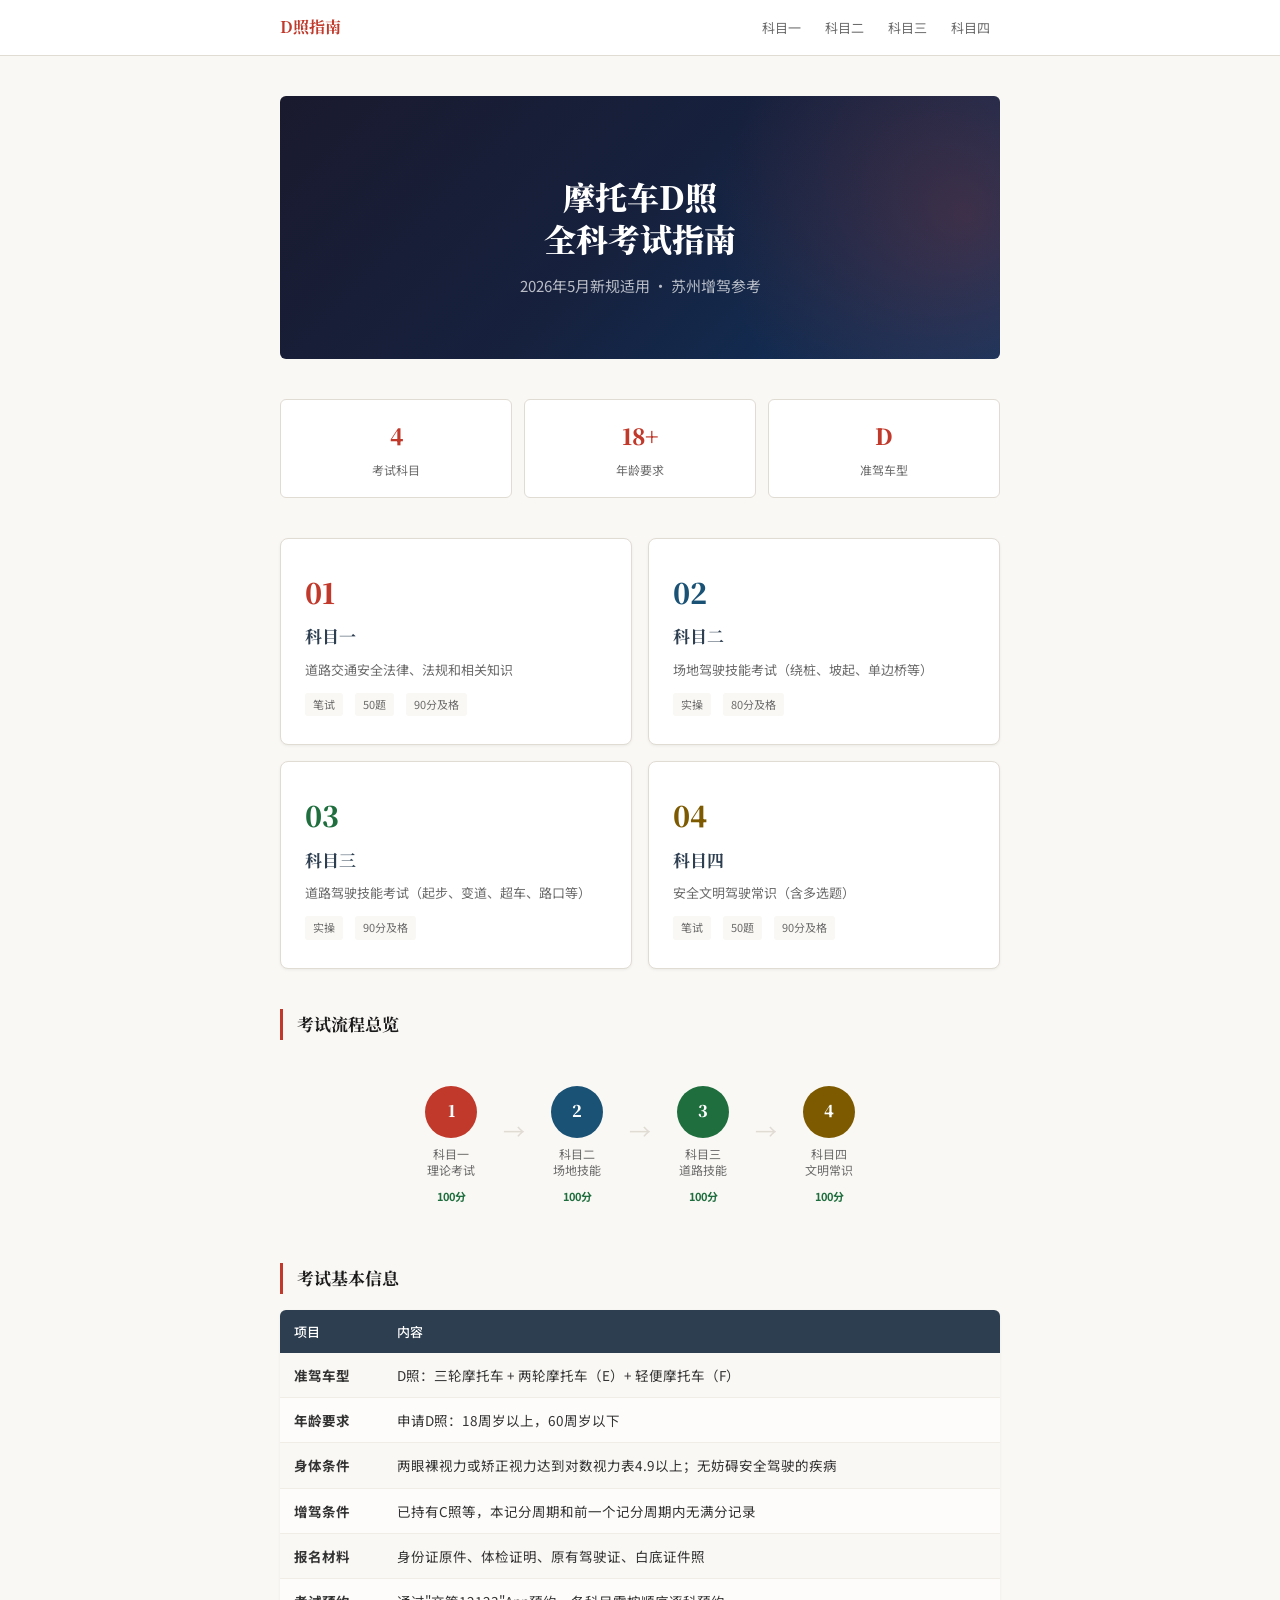
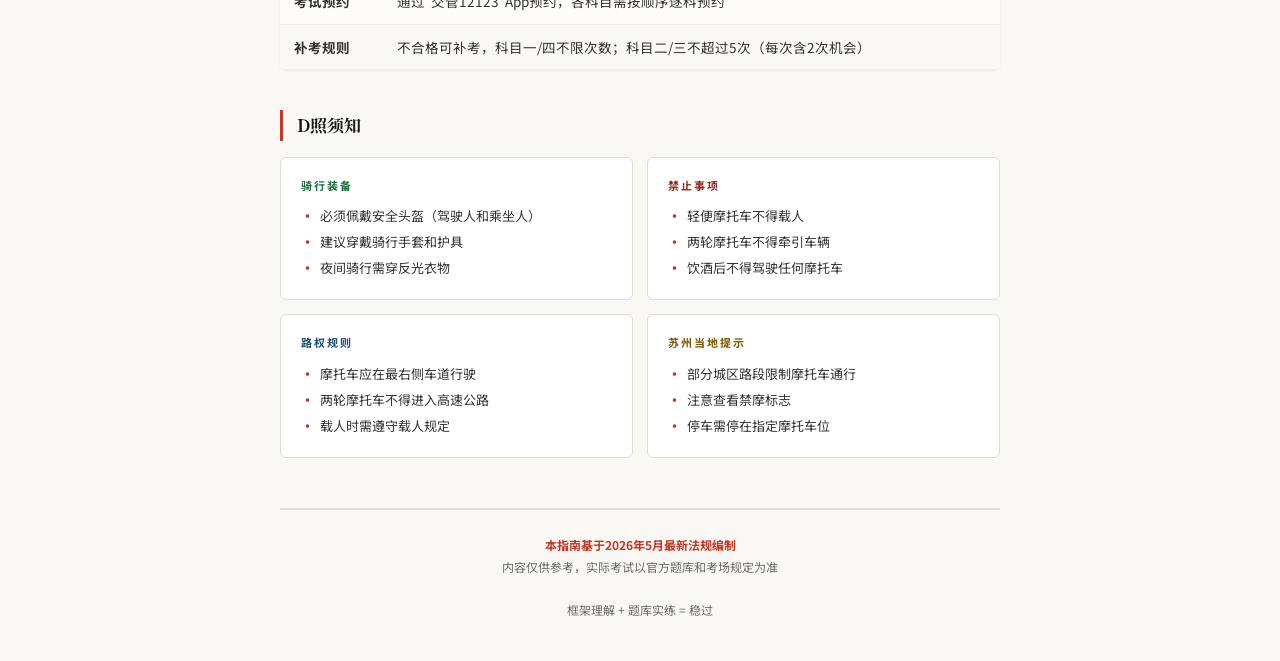
==== commit a81720ab: "Update index.html: change process flow scores to full marks (100)" ====
--- a/index.html
+++ b/index.html
@@ -141,25 +141,25 @@
       <div class="process-step">
         <div class="ps-circle" style="background:var(--accent);">1</div>
         <div class="ps-label">科目一<br>理论考试</div>
-        <div class="ps-check">90分</div>
+        <div class="ps-check">100分</div>
       </div>
       <div class="process-arrow">→</div>
       <div class="process-step">
         <div class="ps-circle" style="background:var(--tag-blue);">2</div>
         <div class="ps-label">科目二<br>场地技能</div>
-        <div class="ps-check">80分</div>
+        <div class="ps-check">100分</div>
       </div>
       <div class="process-arrow">→</div>
       <div class="process-step">
         <div class="ps-circle" style="background:var(--tag-green);">3</div>
         <div class="ps-label">科目三<br>道路技能</div>
-        <div class="ps-check">90分</div>
+        <div class="ps-check">100分</div>
       </div>
       <div class="process-arrow">→</div>
       <div class="process-step">
         <div class="ps-circle" style="background:var(--tag-orange);">4</div>
         <div class="ps-label">科目四<br>文明常识</div>
-        <div class="ps-check">90分</div>
+        <div class="ps-check">100分</div>
       </div>
     </div>
   </div>
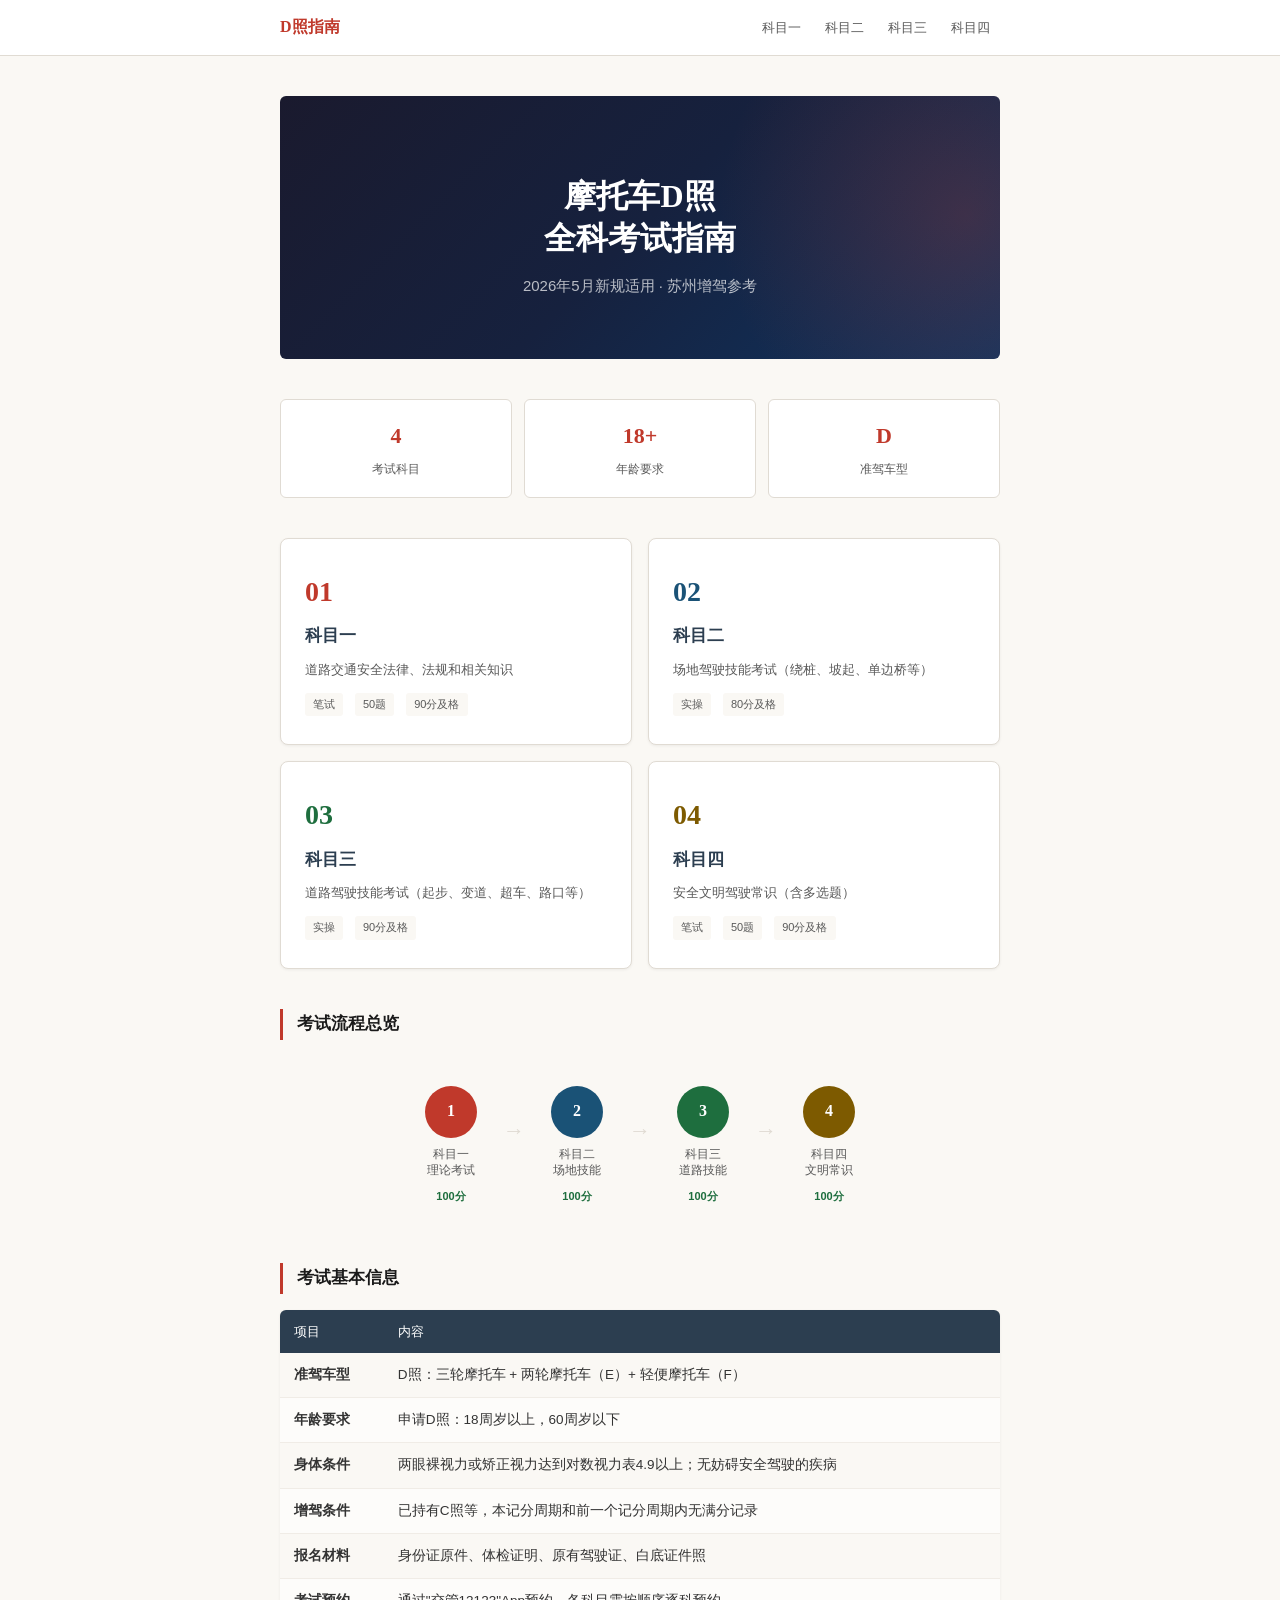
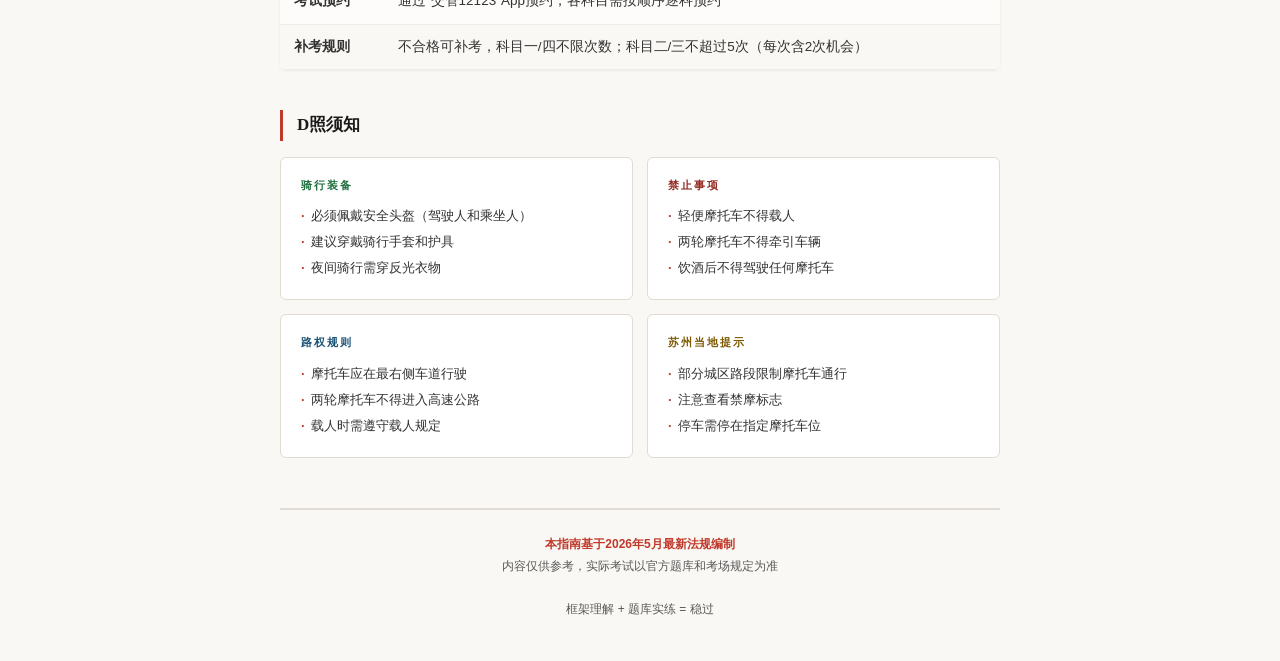
==== commit 0a7f671b: "fix: 上线前全检修复 - a11y对比度/焦点样式 + CSP安全头 + SEO meta + 路径脱敏" ====
--- a/index.html
+++ b/index.html
@@ -3,8 +3,18 @@
 <head>
 <meta charset="UTF-8">
 <meta name="viewport" content="width=device-width, initial-scale=1.0">
+<meta name="description" content="2026年摩托车D照全科考试指南，覆盖科目一到科目四，含速记口诀、图解说明、扣分速查，苏州增驾D照必备复习资料。">
+<meta name="keywords" content="摩托车D照,科目一,科目二,科目三,科目四,驾考指南,苏州增驾">
+<meta property="og:title" content="2026年摩托车D照全科考试指南">
+<meta property="og:description" content="全科考试复习指南，覆盖科目一到科目四，含速记口诀、图解说明、扣分速查。">
+<meta property="og:type" content="website">
+<meta http-equiv="Content-Security-Policy" content="default-src 'self'; style-src 'self' 'unsafe-inline' https://fonts.googleapis.com; font-src https://fonts.gstatic.com; script-src 'self' 'unsafe-inline'; img-src 'self' data:;">
+<meta http-equiv="X-Frame-Options" content="DENY">
+<meta http-equiv="X-Content-Type-Options" content="nosniff">
+<meta name="referrer" content="strict-origin-when-cross-origin">
 <title>2026年摩托车D照全科考试指南</title>
 <link rel="preconnect" href="https://fonts.googleapis.com">
+<link rel="preconnect" href="https://fonts.gstatic.com" crossorigin>
 <link href="https://fonts.googleapis.com/css2?family=Noto+Serif+SC:wght@400;700;900&family=Noto+Sans+SC:wght@300;400;500;700&display=swap" rel="stylesheet">
 <link rel="stylesheet" href="common.css">
 <style>
--- a/common.css
+++ b/common.css
@@ -12,7 +12,7 @@
   --accent-secondary: #2c3e50;
   --text-primary: #1a1a1a;
   --text-body: #333333;
-  --text-muted: #6b6b6b;
+  --text-muted: #595959;
   --border: #e0dbd3;
   --border-light: #f0ece6;
   --tag-blue: #1a5276;
@@ -32,6 +32,13 @@
 /* ===== RESET ===== */
 * { margin: 0; padding: 0; box-sizing: border-box; }
 html { scroll-behavior: smooth; }
+/* Focus indicator for keyboard accessibility (WCAG AA) */
+a:focus-visible,
+button:focus-visible {
+  outline: 2px solid var(--accent);
+  outline-offset: 2px;
+  border-radius: 2px;
+}
 body {
   font-family: 'Noto Sans SC', -apple-system, BlinkMacSystemFont, sans-serif;
   background: var(--bg);
